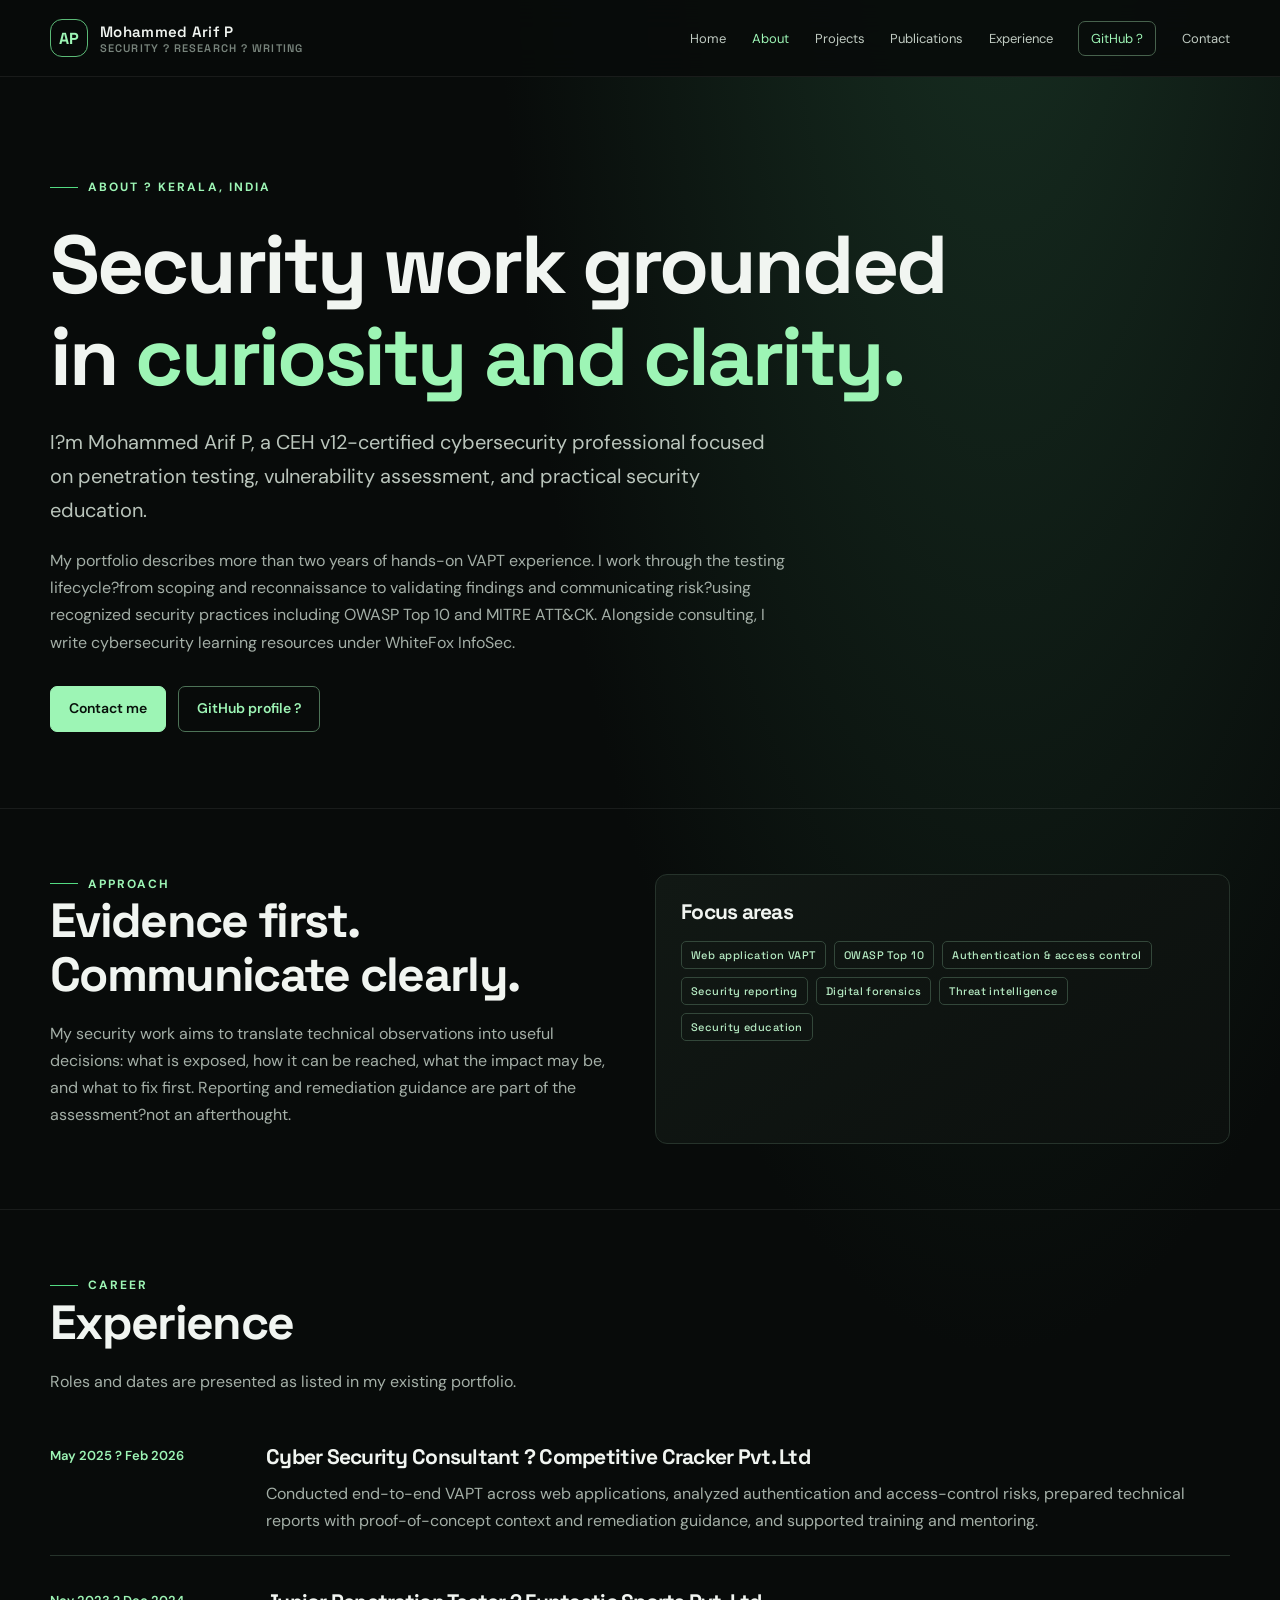
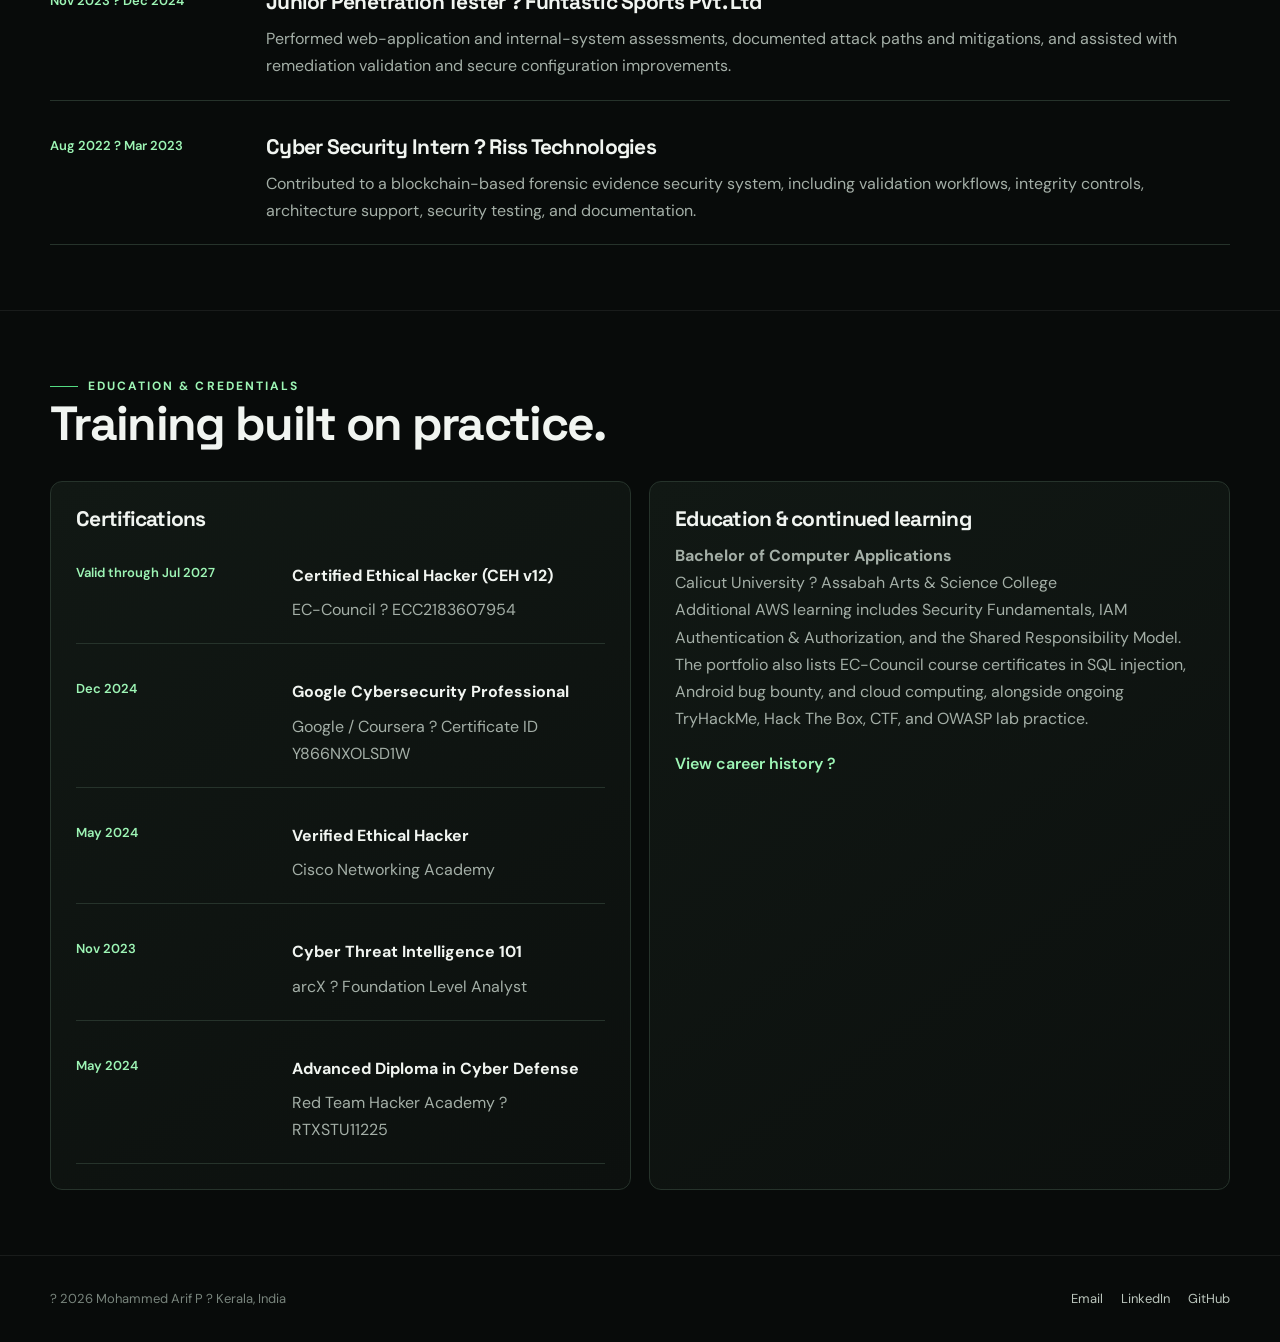
==== about.html @ 57dbaec2 "Redesign portfolio as a multi-page site Add detailed project pages, professional profile and publica" ====
<!doctype html>
<html lang="en"><head><meta charset="utf-8"><meta name="viewport" content="width=device-width, initial-scale=1"><meta name="theme-color" content="#080b0a"><link rel="stylesheet" href="site.css"><script src="site.js" defer></script><title>About | Mohammed Arif P</title><meta name="description" content="Professional background, security experience, focus areas, and contact links for Mohammed Arif P."><link rel="canonical" href="https://mdarifpallath.in/about.html"></head>
<body><header class="site-header"><nav class="nav shell" aria-label="Main navigation"><a class="brand" href="index.html" aria-label="Mohammed Arif P home"><span class="brand-mark">AP</span><span class="brand-name">Mohammed Arif P<span class="brand-role">Security ? Research ? Writing</span></span></a><button class="menu-toggle" type="button" aria-expanded="false" aria-controls="site-menu">Menu</button><ul class="nav-links" id="site-menu"><li><a href="index.html">Home</a></li><li><a href="about.html" aria-current="page">About</a></li><li><a href="projects.html">Projects</a></li><li><a href="publications.html">Publications</a></li><li><a href="index.html#experience">Experience</a></li><li><a href="https://github.com/Kevin00mitnik" class="github" target="_blank" rel="noopener noreferrer">GitHub ?</a></li><li><a href="index.html#contact">Contact</a></li></ul></nav></header>
<main>
<section class="hero shell"><div class="eyebrow">About ? Kerala, India</div><h1>Security work grounded in <span>curiosity and clarity.</span></h1><p class="lede">I?m Mohammed Arif P, a CEH v12-certified cybersecurity professional focused on penetration testing, vulnerability assessment, and practical security education.</p><p class="intro">My portfolio describes more than two years of hands-on VAPT experience. I work through the testing lifecycle?from scoping and reconnaissance to validating findings and communicating risk?using recognized security practices including OWASP Top 10 and MITRE ATT&amp;CK. Alongside consulting, I write cybersecurity learning resources under WhiteFox InfoSec.</p><div class="actions"><a class="button primary" href="mailto:mdarifpallath@gmail.com">Contact me</a><a class="button" href="https://github.com/Kevin00mitnik" target="_blank" rel="noopener noreferrer">GitHub profile ?</a></div></section>
<section class="section"><div class="shell two-col"><div><div class="eyebrow">Approach</div><h2>Evidence first. Communicate clearly.</h2><p class="muted">My security work aims to translate technical observations into useful decisions: what is exposed, how it can be reached, what the impact may be, and what to fix first. Reporting and remediation guidance are part of the assessment?not an afterthought.</p></div><div class="card"><h3>Focus areas</h3><div class="tag-list"><span class="tag">Web application VAPT</span><span class="tag">OWASP Top 10</span><span class="tag">Authentication &amp; access control</span><span class="tag">Security reporting</span><span class="tag">Digital forensics</span><span class="tag">Threat intelligence</span><span class="tag">Security education</span></div></div></div></section>
<section class="section" id="career"><div class="shell"><div class="section-heading"><div class="eyebrow">Career</div><h2>Experience</h2><p>Roles and dates are presented as listed in my existing portfolio.</p></div><div class="timeline">
<article class="timeline-item"><div class="timeline-date">May 2025 ? Feb 2026</div><div><h3>Cyber Security Consultant ? Competitive Cracker Pvt. Ltd</h3><p>Conducted end-to-end VAPT across web applications, analyzed authentication and access-control risks, prepared technical reports with proof-of-concept context and remediation guidance, and supported training and mentoring.</p></div></article>
<article class="timeline-item"><div class="timeline-date">Nov 2023 ? Dec 2024</div><div><h3>Junior Penetration Tester ? Funtastic Sports Pvt. Ltd</h3><p>Performed web-application and internal-system assessments, documented attack paths and mitigations, and assisted with remediation validation and secure configuration improvements.</p></div></article>
<article class="timeline-item"><div class="timeline-date">Aug 2022 ? Mar 2023</div><div><h3>Cyber Security Intern ? Riss Technologies</h3><p>Contributed to a blockchain-based forensic evidence security system, including validation workflows, integrity controls, architecture support, security testing, and documentation.</p></div></article>
</div></div></section>
<section class="section" id="credentials"><div class="shell"><div class="section-heading"><div class="eyebrow">Education &amp; credentials</div><h2>Training built on practice.</h2></div><div class="grid"><article class="card"><h3>Certifications</h3><div class="timeline"><div class="timeline-item"><div class="timeline-date">Valid through Jul 2027</div><div><strong>Certified Ethical Hacker (CEH v12)</strong><p>EC-Council ? ECC2183607954</p></div></div><div class="timeline-item"><div class="timeline-date">Dec 2024</div><div><strong>Google Cybersecurity Professional</strong><p>Google / Coursera ? Certificate ID Y866NXOLSD1W</p></div></div><div class="timeline-item"><div class="timeline-date">May 2024</div><div><strong>Verified Ethical Hacker</strong><p>Cisco Networking Academy</p></div></div><div class="timeline-item"><div class="timeline-date">Nov 2023</div><div><strong>Cyber Threat Intelligence 101</strong><p>arcX ? Foundation Level Analyst</p></div></div><div class="timeline-item"><div class="timeline-date">May 2024</div><div><strong>Advanced Diploma in Cyber Defense</strong><p>Red Team Hacker Academy ? RTXSTU11225</p></div></div></div></article><article class="card"><h3>Education &amp; continued learning</h3><p><strong>Bachelor of Computer Applications</strong><br><span class="muted">Calicut University ? Assabah Arts &amp; Science College</span></p><p class="muted">Additional AWS learning includes Security Fundamentals, IAM Authentication &amp; Authorization, and the Shared Responsibility Model. The portfolio also lists EC-Council course certificates in SQL injection, Android bug bounty, and cloud computing, alongside ongoing TryHackMe, Hack The Box, CTF, and OWASP lab practice.</p><a class="book-link" href="index.html#experience">View career history ?</a></article></div></div></section></main><footer class="site-footer"><div class="shell footer-inner"><span>? 2026 Mohammed Arif P ? Kerala, India</span><div class="footer-links"><a href="mailto:mdarifpallath@gmail.com">Email</a><a href="https://www.linkedin.com/in/md-arif-pallath/" target="_blank" rel="noopener noreferrer">LinkedIn</a><a href="https://github.com/Kevin00mitnik" target="_blank" rel="noopener noreferrer">GitHub</a></div></div></footer></body></html>
---- site.css ----
@import url('https://fonts.googleapis.com/css2?family=DM+Sans:wght@400;500;600;700&family=Space+Grotesk:wght@400;500;600;700&display=swap');
:root{color-scheme:dark;--bg:#080b0a;--panel:#101513;--panel2:#151c18;--line:#26332b;--green:#9df5b5;--green-strong:#53db82;--text:#f1f5f1;--muted:#a4afa7;--soft:#78847c;--max:1180px;font-family:'DM Sans',sans-serif}*{box-sizing:border-box}html{scroll-behavior:smooth}body{margin:0;background:radial-gradient(ellipse at 78% -10%,#183123 0,transparent 36%),var(--bg);color:var(--text);line-height:1.7}a{color:inherit;text-decoration:none}a:hover{color:var(--green)}.shell{width:min(var(--max),calc(100% - 48px));margin-inline:auto}.site-header{position:sticky;top:0;z-index:20;border-bottom:1px solid #ffffff12;background:#080b0aeb;backdrop-filter:blur(16px)}.nav{min-height:76px;display:flex;align-items:center;justify-content:space-between;gap:28px}.brand{display:flex;align-items:center;gap:12px;min-width:max-content}.brand-mark{display:grid;place-items:center;width:38px;height:38px;border:1px solid #5bba77;border-radius:12px;color:var(--green);font:700 16px 'Space Grotesk',sans-serif}.brand-name{font:600 15px 'Space Grotesk',sans-serif;letter-spacing:.02em}.brand-role{display:block;color:var(--soft);font-size:11px;letter-spacing:.1em;text-transform:uppercase}.nav-links{display:flex;align-items:center;gap:clamp(12px,2vw,26px);list-style:none;margin:0;padding:0}.nav-links a{color:#c0cbc2;font-size:13px;white-space:nowrap}.nav-links a:hover,.nav-links a[aria-current=page]{color:var(--green)}.nav-links a.github{border:1px solid #47624d;border-radius:7px;padding:8px 12px;color:var(--green)}.menu-toggle{display:none;border:1px solid var(--line);border-radius:7px;padding:9px 12px;background:transparent;color:var(--text);font:inherit}.hero{padding:100px 0 76px}.eyebrow{display:flex;align-items:center;gap:10px;color:var(--green);font-size:12px;font-weight:700;letter-spacing:.17em;text-transform:uppercase}.eyebrow:before{content:'';height:1px;width:28px;background:var(--green-strong)}h1,h2,h3{font-family:'Space Grotesk',sans-serif;line-height:1.12;letter-spacing:-.035em}h1{font-size:clamp(44px,8vw,82px);max-width:900px;margin:22px 0}h1 span{color:var(--green)}h2{font-size:clamp(30px,5vw,48px);margin:0 0 18px}h3{font-size:21px;margin:0 0 12px}.lede{max-width:730px;color:#bac5bc;font-size:clamp(17px,2vw,20px)}.intro{max-width:740px;color:var(--muted);font-size:16px}.actions{display:flex;flex-wrap:wrap;gap:12px;margin-top:30px}.button{display:inline-flex;align-items:center;justify-content:center;gap:8px;min-height:46px;padding:0 18px;border:1px solid #4d7357;border-radius:7px;color:var(--green);font-size:14px;font-weight:600}.button.primary{background:var(--green);color:#07100a;border-color:var(--green)}.button:hover{transform:translateY(-1px);color:var(--text)}.button.primary:hover{color:#07100a;background:#b9ffd0}.section{padding:65px 0;border-top:1px solid #ffffff12}.section-heading{max-width:720px;margin-bottom:30px}.section-heading p,.muted{color:var(--muted)}.grid{display:grid;grid-template-columns:repeat(2,minmax(0,1fr));gap:18px}.card{padding:25px;border:1px solid var(--line);border-radius:12px;background:linear-gradient(145deg,#111814,#0c100e)}.card p{color:var(--muted);margin:0}.card-top{display:flex;justify-content:space-between;gap:16px;align-items:start;margin-bottom:18px}.number,.tag{color:var(--green);font:500 11px 'Space Grotesk',sans-serif;letter-spacing:.12em;text-transform:uppercase}.tag-list{display:flex;flex-wrap:wrap;gap:8px;margin-top:18px}.tag{padding:6px 9px;border:1px solid #33473a;border-radius:5px;color:#b5eac2;letter-spacing:.04em;text-transform:none}.project-detail{margin-top:16px;padding-top:16px;border-top:1px solid var(--line)}.project-detail strong{color:#dfe8e0}.project-detail p+p{margin-top:12px}.timeline{display:grid;gap:14px}.timeline-item{display:grid;grid-template-columns:190px 1fr;gap:26px;padding:20px 0;border-bottom:1px solid var(--line)}.timeline-date{color:var(--green);font-size:13px;font-weight:600}.timeline-item p{margin:7px 0 0;color:var(--muted)}.book-index{color:var(--green);font:500 12px 'Space Grotesk',sans-serif;letter-spacing:.1em}.book-link{display:inline-block;margin-top:18px;color:var(--green);font-weight:600}.two-col{display:grid;grid-template-columns:1fr 1fr;gap:30px}.callout{padding:30px;border:1px solid #3c5a44;border-radius:12px;background:linear-gradient(120deg,#14231a,#101512)}.callout p{color:var(--muted)}.site-footer{padding:32px 0;border-top:1px solid #ffffff12;color:var(--soft);font-size:13px}.footer-inner{display:flex;justify-content:space-between;align-items:center;gap:20px}.footer-links{display:flex;flex-wrap:wrap;gap:18px}.footer-links a{color:#bac5bc}.footer-links a:hover{color:var(--green)}@media(max-width:900px){.nav{min-height:68px}.menu-toggle{display:block}.nav-links{display:none;position:absolute;top:68px;left:0;right:0;flex-direction:column;align-items:stretch;gap:0;padding:12px 24px 18px;border-bottom:1px solid var(--line);background:#080b0a}.nav-links.open{display:flex}.nav-links li{padding:11px 0;border-bottom:1px solid #ffffff10}.nav-links li:last-child{border:0}.nav-links a.github{display:inline-block}.hero{padding-top:76px}}@media(max-width:680px){.shell{width:min(var(--max),calc(100% - 36px))}.grid,.two-col{grid-template-columns:1fr}.hero{padding:68px 0 55px}.section{padding:48px 0}.timeline-item{grid-template-columns:1fr;gap:5px}.footer-inner{align-items:flex-start;flex-direction:column}}@media(prefers-reduced-motion:reduce){html{scroll-behavior:auto}*,*:before,*:after{animation-duration:.01ms!important;transition-duration:.01ms!important}}
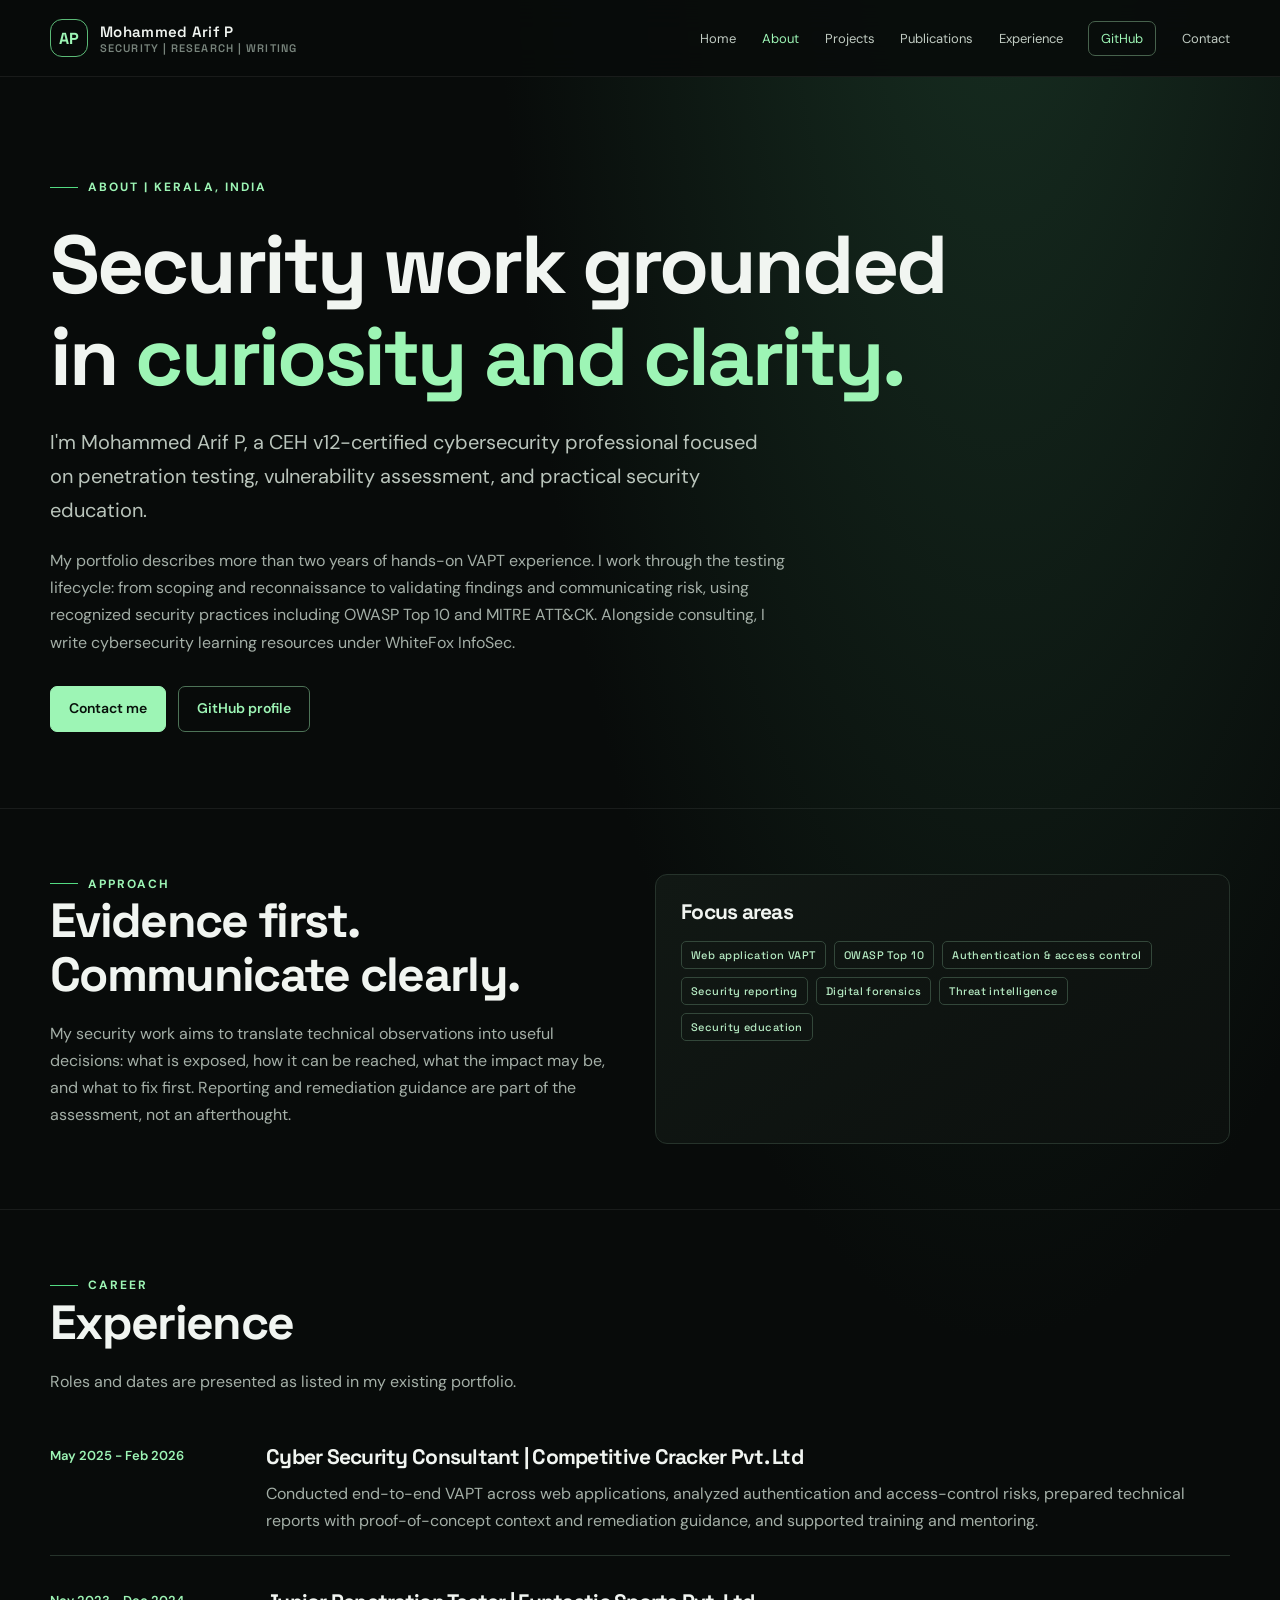
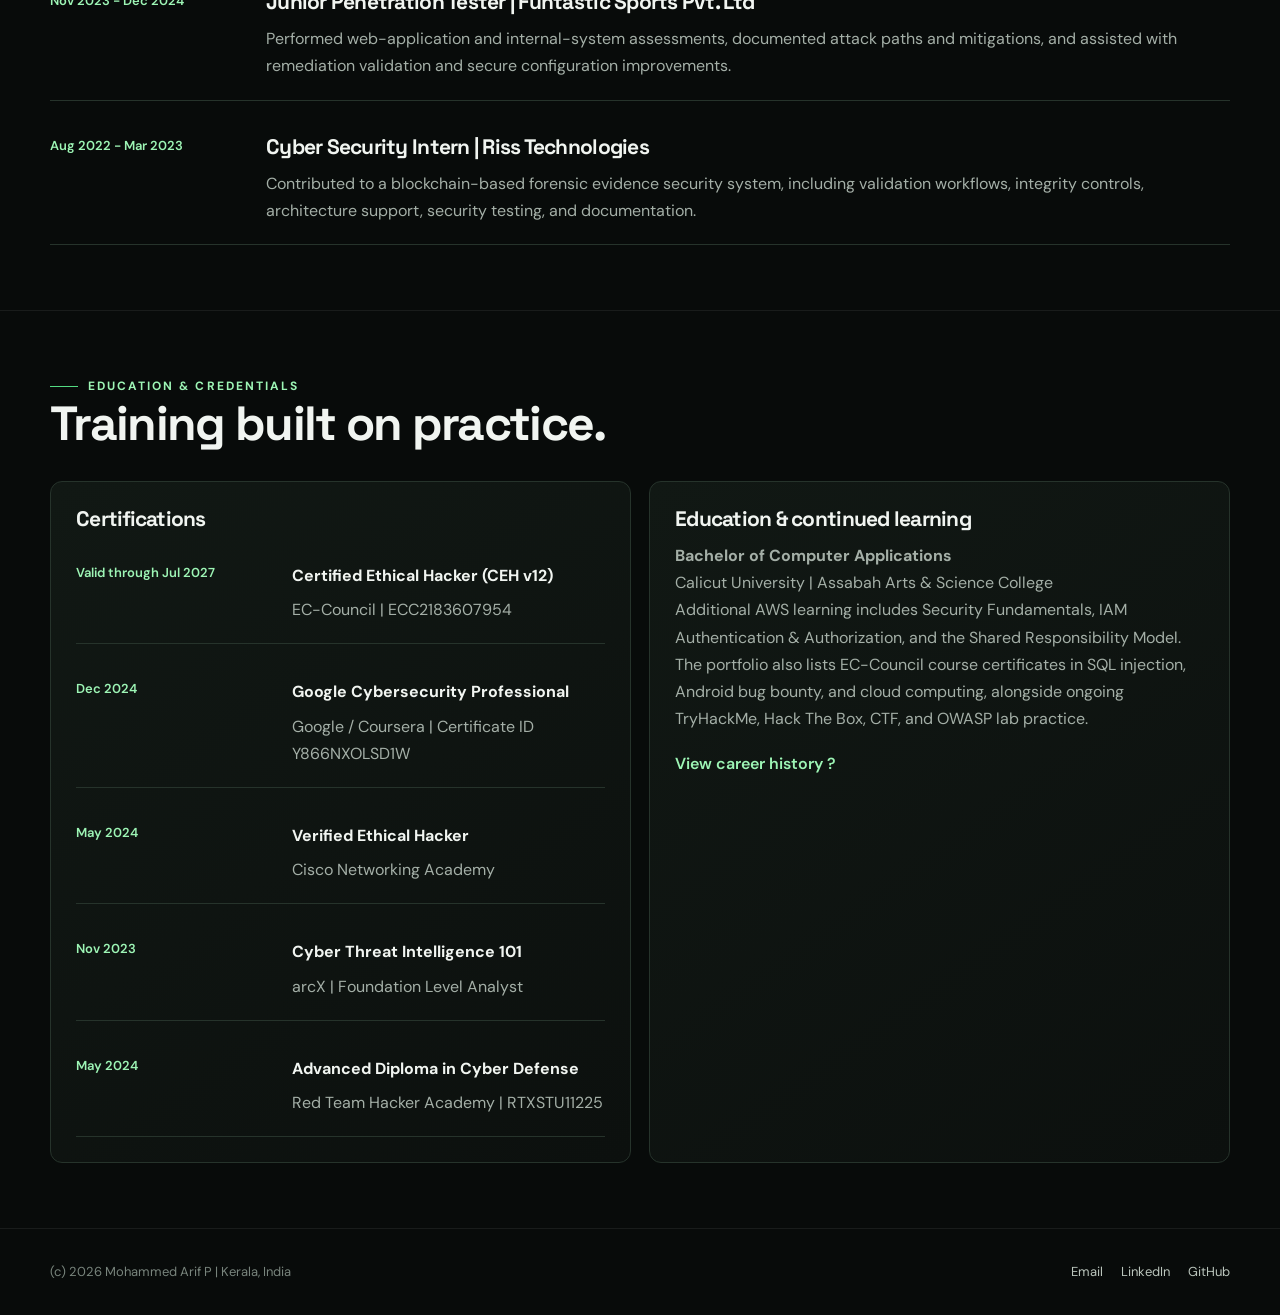
==== commit fb8b4d4e: "Fix punctuation in portfolio pages Replace garbled punctuation with readable ASCII separators and co" ====
--- a/about.html
+++ b/about.html
@@ -1,12 +1,12 @@
 <!doctype html>
 <html lang="en"><head><meta charset="utf-8"><meta name="viewport" content="width=device-width, initial-scale=1"><meta name="theme-color" content="#080b0a"><link rel="stylesheet" href="site.css"><script src="site.js" defer></script><title>About | Mohammed Arif P</title><meta name="description" content="Professional background, security experience, focus areas, and contact links for Mohammed Arif P."><link rel="canonical" href="https://mdarifpallath.in/about.html"></head>
-<body><header class="site-header"><nav class="nav shell" aria-label="Main navigation"><a class="brand" href="index.html" aria-label="Mohammed Arif P home"><span class="brand-mark">AP</span><span class="brand-name">Mohammed Arif P<span class="brand-role">Security ? Research ? Writing</span></span></a><button class="menu-toggle" type="button" aria-expanded="false" aria-controls="site-menu">Menu</button><ul class="nav-links" id="site-menu"><li><a href="index.html">Home</a></li><li><a href="about.html" aria-current="page">About</a></li><li><a href="projects.html">Projects</a></li><li><a href="publications.html">Publications</a></li><li><a href="index.html#experience">Experience</a></li><li><a href="https://github.com/Kevin00mitnik" class="github" target="_blank" rel="noopener noreferrer">GitHub ?</a></li><li><a href="index.html#contact">Contact</a></li></ul></nav></header>
+<body><header class="site-header"><nav class="nav shell" aria-label="Main navigation"><a class="brand" href="index.html" aria-label="Mohammed Arif P home"><span class="brand-mark">AP</span><span class="brand-name">Mohammed Arif P<span class="brand-role">Security | Research | Writing</span></span></a><button class="menu-toggle" type="button" aria-expanded="false" aria-controls="site-menu">Menu</button><ul class="nav-links" id="site-menu"><li><a href="index.html">Home</a></li><li><a href="about.html" aria-current="page">About</a></li><li><a href="projects.html">Projects</a></li><li><a href="publications.html">Publications</a></li><li><a href="index.html#experience">Experience</a></li><li><a href="https://github.com/Kevin00mitnik" class="github" target="_blank" rel="noopener noreferrer">GitHub</a></li><li><a href="index.html#contact">Contact</a></li></ul></nav></header>
 <main>
-<section class="hero shell"><div class="eyebrow">About ? Kerala, India</div><h1>Security work grounded in <span>curiosity and clarity.</span></h1><p class="lede">I?m Mohammed Arif P, a CEH v12-certified cybersecurity professional focused on penetration testing, vulnerability assessment, and practical security education.</p><p class="intro">My portfolio describes more than two years of hands-on VAPT experience. I work through the testing lifecycle?from scoping and reconnaissance to validating findings and communicating risk?using recognized security practices including OWASP Top 10 and MITRE ATT&amp;CK. Alongside consulting, I write cybersecurity learning resources under WhiteFox InfoSec.</p><div class="actions"><a class="button primary" href="mailto:mdarifpallath@gmail.com">Contact me</a><a class="button" href="https://github.com/Kevin00mitnik" target="_blank" rel="noopener noreferrer">GitHub profile ?</a></div></section>
-<section class="section"><div class="shell two-col"><div><div class="eyebrow">Approach</div><h2>Evidence first. Communicate clearly.</h2><p class="muted">My security work aims to translate technical observations into useful decisions: what is exposed, how it can be reached, what the impact may be, and what to fix first. Reporting and remediation guidance are part of the assessment?not an afterthought.</p></div><div class="card"><h3>Focus areas</h3><div class="tag-list"><span class="tag">Web application VAPT</span><span class="tag">OWASP Top 10</span><span class="tag">Authentication &amp; access control</span><span class="tag">Security reporting</span><span class="tag">Digital forensics</span><span class="tag">Threat intelligence</span><span class="tag">Security education</span></div></div></div></section>
+<section class="hero shell"><div class="eyebrow">About | Kerala, India</div><h1>Security work grounded in <span>curiosity and clarity.</span></h1><p class="lede">I'm Mohammed Arif P, a CEH v12-certified cybersecurity professional focused on penetration testing, vulnerability assessment, and practical security education.</p><p class="intro">My portfolio describes more than two years of hands-on VAPT experience. I work through the testing lifecycle: from scoping and reconnaissance to validating findings and communicating risk, using recognized security practices including OWASP Top 10 and MITRE ATT&amp;CK. Alongside consulting, I write cybersecurity learning resources under WhiteFox InfoSec.</p><div class="actions"><a class="button primary" href="mailto:mdarifpallath@gmail.com">Contact me</a><a class="button" href="https://github.com/Kevin00mitnik" target="_blank" rel="noopener noreferrer">GitHub profile</a></div></section>
+<section class="section"><div class="shell two-col"><div><div class="eyebrow">Approach</div><h2>Evidence first. Communicate clearly.</h2><p class="muted">My security work aims to translate technical observations into useful decisions: what is exposed, how it can be reached, what the impact may be, and what to fix first. Reporting and remediation guidance are part of the assessment, not an afterthought.</p></div><div class="card"><h3>Focus areas</h3><div class="tag-list"><span class="tag">Web application VAPT</span><span class="tag">OWASP Top 10</span><span class="tag">Authentication &amp; access control</span><span class="tag">Security reporting</span><span class="tag">Digital forensics</span><span class="tag">Threat intelligence</span><span class="tag">Security education</span></div></div></div></section>
 <section class="section" id="career"><div class="shell"><div class="section-heading"><div class="eyebrow">Career</div><h2>Experience</h2><p>Roles and dates are presented as listed in my existing portfolio.</p></div><div class="timeline">
-<article class="timeline-item"><div class="timeline-date">May 2025 ? Feb 2026</div><div><h3>Cyber Security Consultant ? Competitive Cracker Pvt. Ltd</h3><p>Conducted end-to-end VAPT across web applications, analyzed authentication and access-control risks, prepared technical reports with proof-of-concept context and remediation guidance, and supported training and mentoring.</p></div></article>
-<article class="timeline-item"><div class="timeline-date">Nov 2023 ? Dec 2024</div><div><h3>Junior Penetration Tester ? Funtastic Sports Pvt. Ltd</h3><p>Performed web-application and internal-system assessments, documented attack paths and mitigations, and assisted with remediation validation and secure configuration improvements.</p></div></article>
-<article class="timeline-item"><div class="timeline-date">Aug 2022 ? Mar 2023</div><div><h3>Cyber Security Intern ? Riss Technologies</h3><p>Contributed to a blockchain-based forensic evidence security system, including validation workflows, integrity controls, architecture support, security testing, and documentation.</p></div></article>
+<article class="timeline-item"><div class="timeline-date">May 2025 - Feb 2026</div><div><h3>Cyber Security Consultant | Competitive Cracker Pvt. Ltd</h3><p>Conducted end-to-end VAPT across web applications, analyzed authentication and access-control risks, prepared technical reports with proof-of-concept context and remediation guidance, and supported training and mentoring.</p></div></article>
+<article class="timeline-item"><div class="timeline-date">Nov 2023 - Dec 2024</div><div><h3>Junior Penetration Tester | Funtastic Sports Pvt. Ltd</h3><p>Performed web-application and internal-system assessments, documented attack paths and mitigations, and assisted with remediation validation and secure configuration improvements.</p></div></article>
+<article class="timeline-item"><div class="timeline-date">Aug 2022 - Mar 2023</div><div><h3>Cyber Security Intern | Riss Technologies</h3><p>Contributed to a blockchain-based forensic evidence security system, including validation workflows, integrity controls, architecture support, security testing, and documentation.</p></div></article>
 </div></div></section>
-<section class="section" id="credentials"><div class="shell"><div class="section-heading"><div class="eyebrow">Education &amp; credentials</div><h2>Training built on practice.</h2></div><div class="grid"><article class="card"><h3>Certifications</h3><div class="timeline"><div class="timeline-item"><div class="timeline-date">Valid through Jul 2027</div><div><strong>Certified Ethical Hacker (CEH v12)</strong><p>EC-Council ? ECC2183607954</p></div></div><div class="timeline-item"><div class="timeline-date">Dec 2024</div><div><strong>Google Cybersecurity Professional</strong><p>Google / Coursera ? Certificate ID Y866NXOLSD1W</p></div></div><div class="timeline-item"><div class="timeline-date">May 2024</div><div><strong>Verified Ethical Hacker</strong><p>Cisco Networking Academy</p></div></div><div class="timeline-item"><div class="timeline-date">Nov 2023</div><div><strong>Cyber Threat Intelligence 101</strong><p>arcX ? Foundation Level Analyst</p></div></div><div class="timeline-item"><div class="timeline-date">May 2024</div><div><strong>Advanced Diploma in Cyber Defense</strong><p>Red Team Hacker Academy ? RTXSTU11225</p></div></div></div></article><article class="card"><h3>Education &amp; continued learning</h3><p><strong>Bachelor of Computer Applications</strong><br><span class="muted">Calicut University ? Assabah Arts &amp; Science College</span></p><p class="muted">Additional AWS learning includes Security Fundamentals, IAM Authentication &amp; Authorization, and the Shared Responsibility Model. The portfolio also lists EC-Council course certificates in SQL injection, Android bug bounty, and cloud computing, alongside ongoing TryHackMe, Hack The Box, CTF, and OWASP lab practice.</p><a class="book-link" href="index.html#experience">View career history ?</a></article></div></div></section></main><footer class="site-footer"><div class="shell footer-inner"><span>? 2026 Mohammed Arif P ? Kerala, India</span><div class="footer-links"><a href="mailto:mdarifpallath@gmail.com">Email</a><a href="https://www.linkedin.com/in/md-arif-pallath/" target="_blank" rel="noopener noreferrer">LinkedIn</a><a href="https://github.com/Kevin00mitnik" target="_blank" rel="noopener noreferrer">GitHub</a></div></div></footer></body></html>+<section class="section" id="credentials"><div class="shell"><div class="section-heading"><div class="eyebrow">Education &amp; credentials</div><h2>Training built on practice.</h2></div><div class="grid"><article class="card"><h3>Certifications</h3><div class="timeline"><div class="timeline-item"><div class="timeline-date">Valid through Jul 2027</div><div><strong>Certified Ethical Hacker (CEH v12)</strong><p>EC-Council | ECC2183607954</p></div></div><div class="timeline-item"><div class="timeline-date">Dec 2024</div><div><strong>Google Cybersecurity Professional</strong><p>Google / Coursera | Certificate ID Y866NXOLSD1W</p></div></div><div class="timeline-item"><div class="timeline-date">May 2024</div><div><strong>Verified Ethical Hacker</strong><p>Cisco Networking Academy</p></div></div><div class="timeline-item"><div class="timeline-date">Nov 2023</div><div><strong>Cyber Threat Intelligence 101</strong><p>arcX | Foundation Level Analyst</p></div></div><div class="timeline-item"><div class="timeline-date">May 2024</div><div><strong>Advanced Diploma in Cyber Defense</strong><p>Red Team Hacker Academy | RTXSTU11225</p></div></div></div></article><article class="card"><h3>Education &amp; continued learning</h3><p><strong>Bachelor of Computer Applications</strong><br><span class="muted">Calicut University | Assabah Arts &amp; Science College</span></p><p class="muted">Additional AWS learning includes Security Fundamentals, IAM Authentication &amp; Authorization, and the Shared Responsibility Model. The portfolio also lists EC-Council course certificates in SQL injection, Android bug bounty, and cloud computing, alongside ongoing TryHackMe, Hack The Box, CTF, and OWASP lab practice.</p><a class="book-link" href="index.html#experience">View career history ?</a></article></div></div></section></main><footer class="site-footer"><div class="shell footer-inner"><span>(c) 2026 Mohammed Arif P | Kerala, India</span><div class="footer-links"><a href="mailto:mdarifpallath@gmail.com">Email</a><a href="https://www.linkedin.com/in/md-arif-pallath/" target="_blank" rel="noopener noreferrer">LinkedIn</a><a href="https://github.com/Kevin00mitnik" target="_blank" rel="noopener noreferrer">GitHub</a></div></div></footer></body></html>
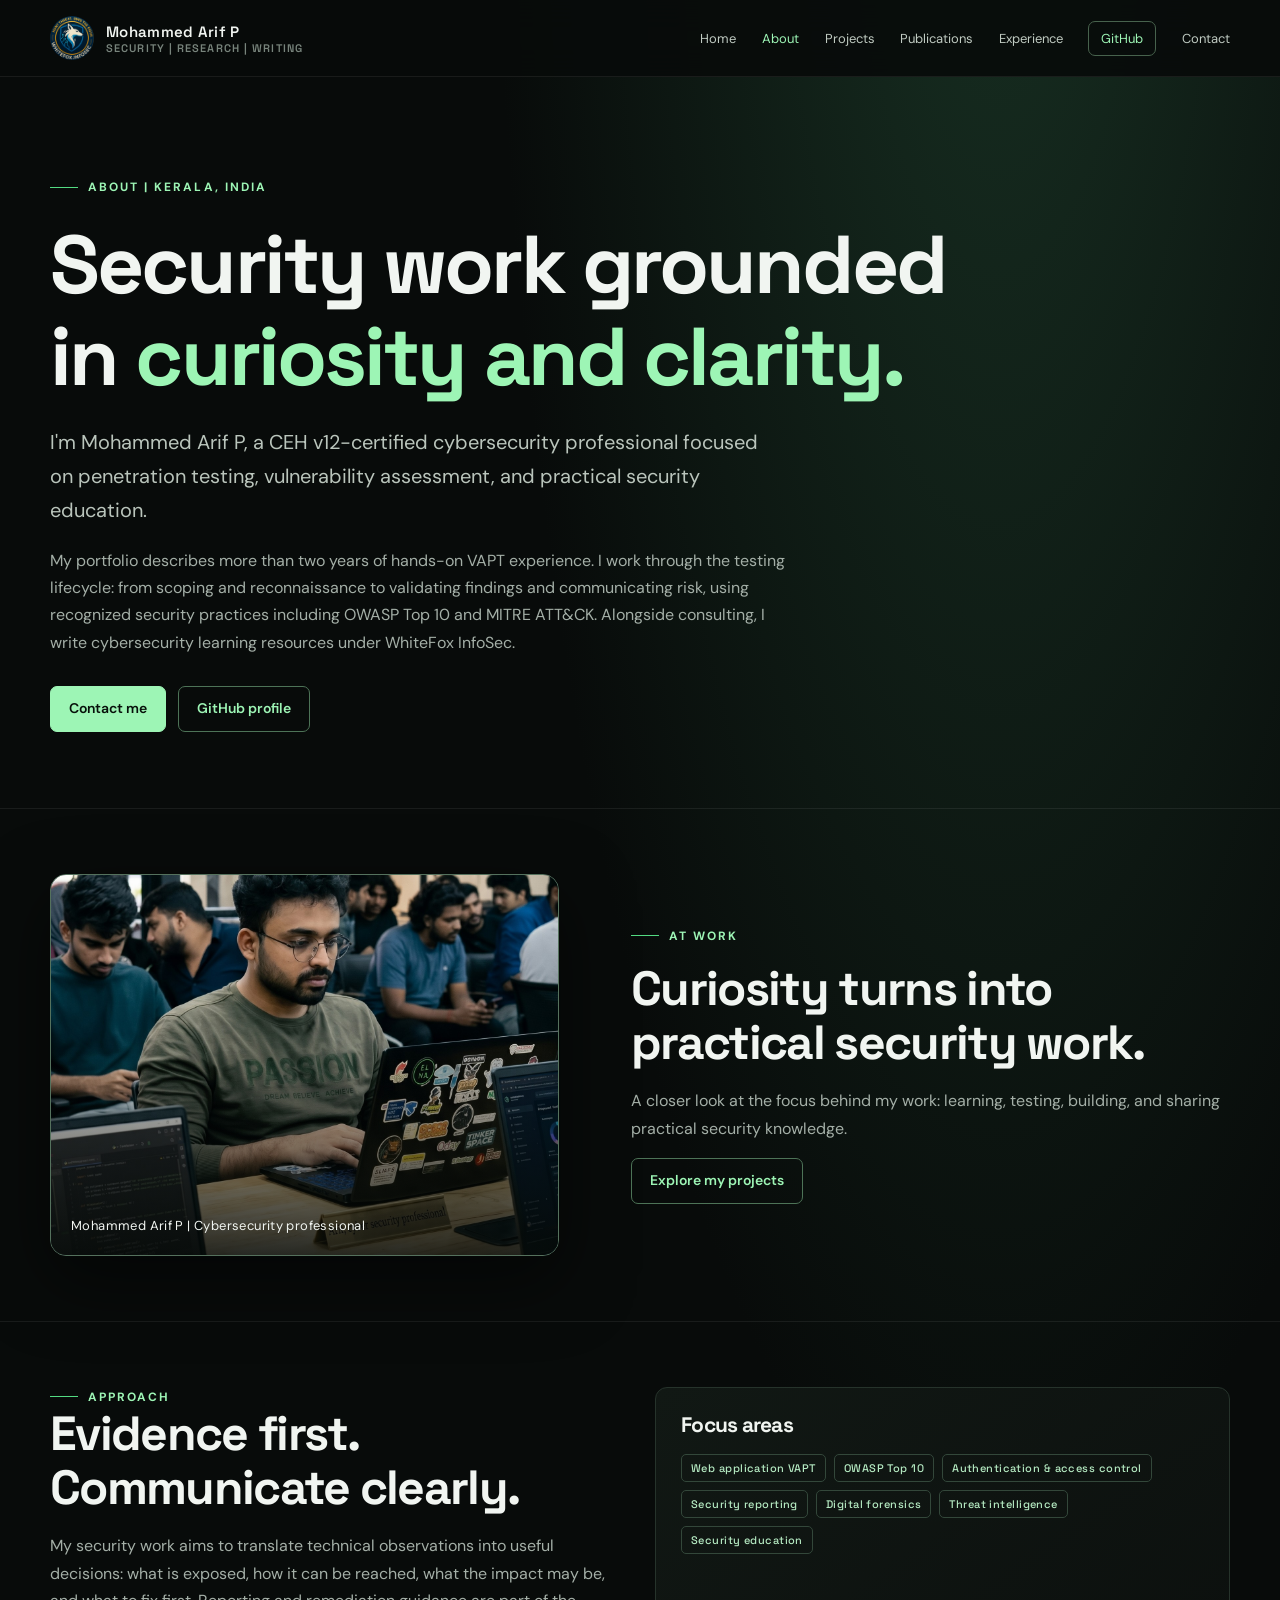
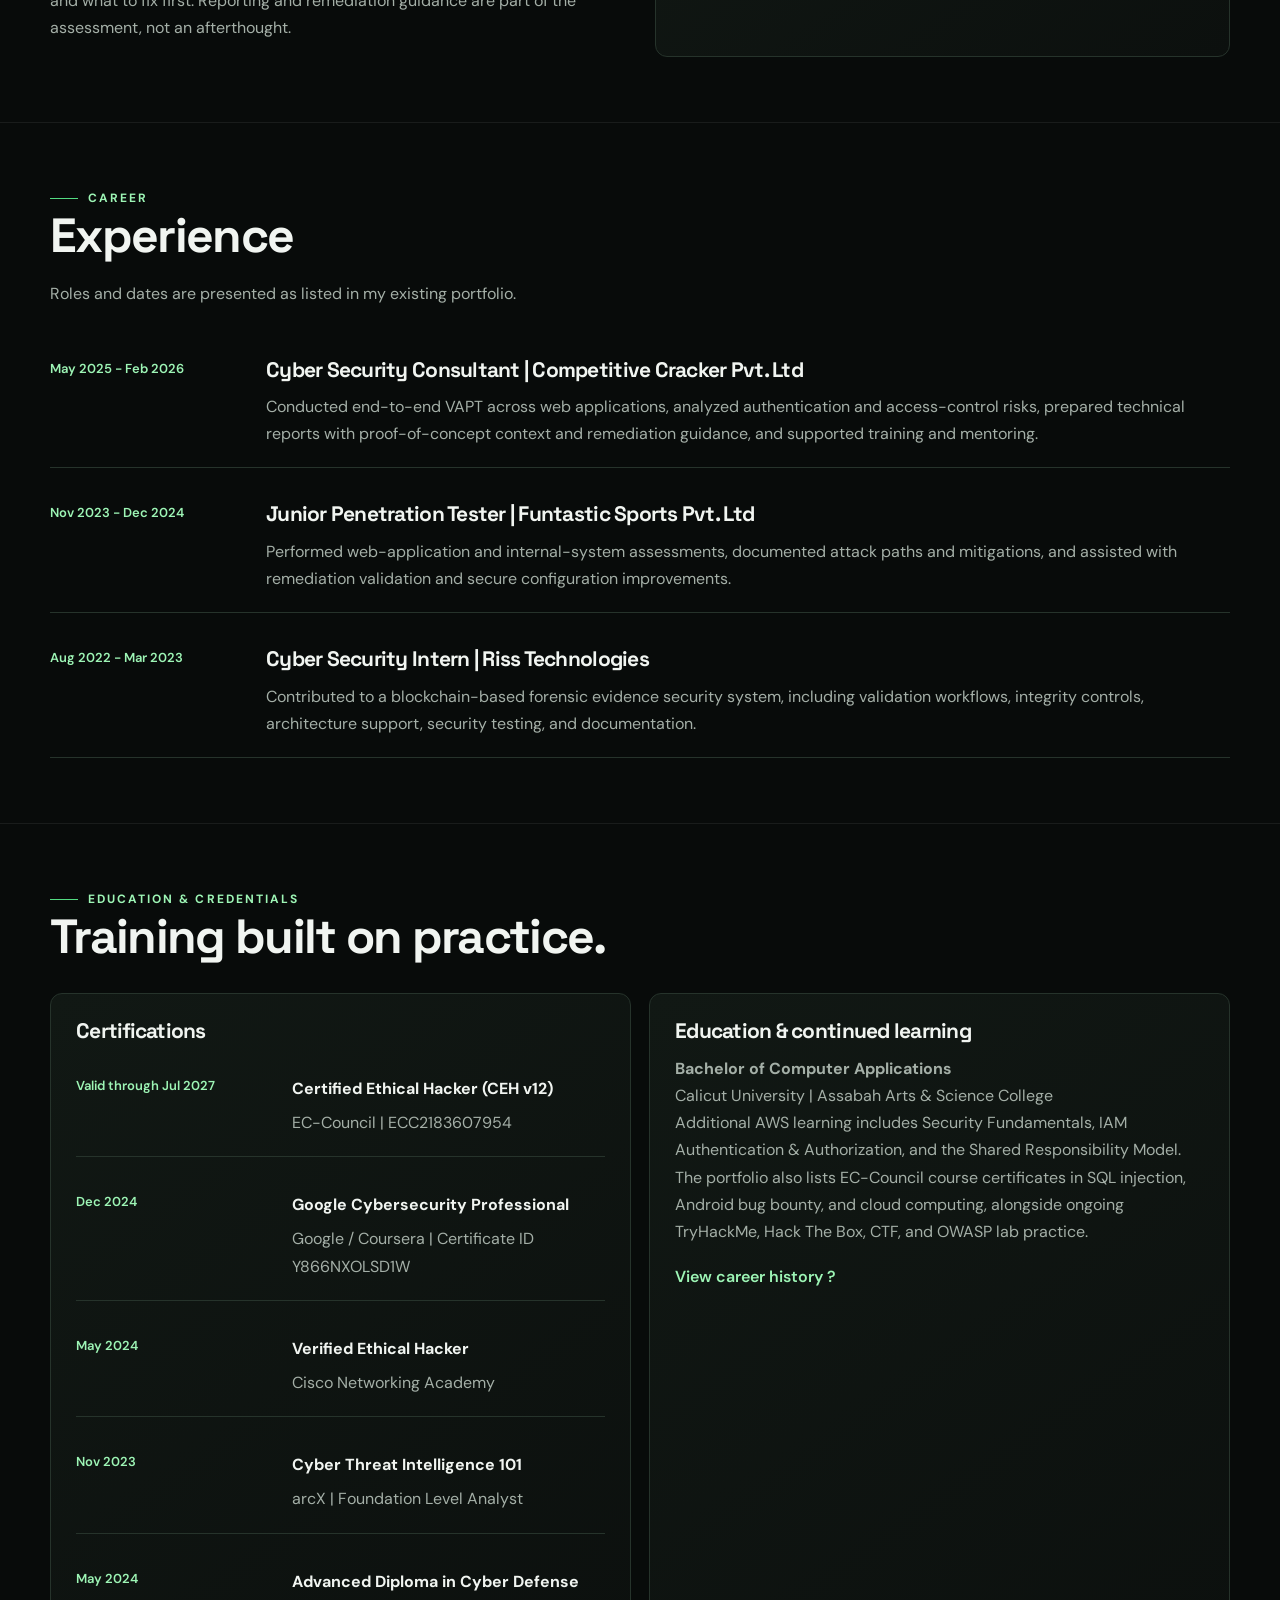
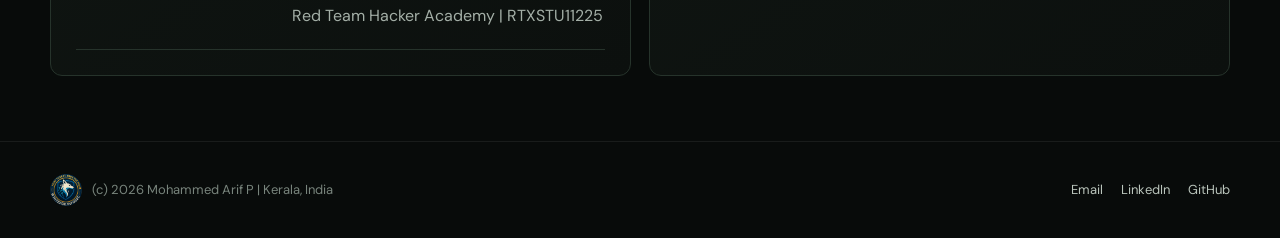
==== commit 984242ce: "Add portfolio photography and brand logo Use the supplied WhiteFox logo across site navigation and f" ====
--- a/about.html
+++ b/about.html
@@ -1,12 +1,13 @@
 <!doctype html>
 <html lang="en"><head><meta charset="utf-8"><meta name="viewport" content="width=device-width, initial-scale=1"><meta name="theme-color" content="#080b0a"><link rel="stylesheet" href="site.css"><script src="site.js" defer></script><title>About | Mohammed Arif P</title><meta name="description" content="Professional background, security experience, focus areas, and contact links for Mohammed Arif P."><link rel="canonical" href="https://mdarifpallath.in/about.html"></head>
-<body><header class="site-header"><nav class="nav shell" aria-label="Main navigation"><a class="brand" href="index.html" aria-label="Mohammed Arif P home"><span class="brand-mark">AP</span><span class="brand-name">Mohammed Arif P<span class="brand-role">Security | Research | Writing</span></span></a><button class="menu-toggle" type="button" aria-expanded="false" aria-controls="site-menu">Menu</button><ul class="nav-links" id="site-menu"><li><a href="index.html">Home</a></li><li><a href="about.html" aria-current="page">About</a></li><li><a href="projects.html">Projects</a></li><li><a href="publications.html">Publications</a></li><li><a href="index.html#experience">Experience</a></li><li><a href="https://github.com/Kevin00mitnik" class="github" target="_blank" rel="noopener noreferrer">GitHub</a></li><li><a href="index.html#contact">Contact</a></li></ul></nav></header>
+<body><header class="site-header"><nav class="nav shell" aria-label="Main navigation"><a class="brand" href="index.html" aria-label="Mohammed Arif P home"><img class="brand-logo" src="assets/whitefox-infosec-logo.png" alt="WhiteFox InfoSec logo" width="44" height="44"><span class="brand-name">Mohammed Arif P<span class="brand-role">Security | Research | Writing</span></span></a><button class="menu-toggle" type="button" aria-expanded="false" aria-controls="site-menu">Menu</button><ul class="nav-links" id="site-menu"><li><a href="index.html">Home</a></li><li><a href="about.html" aria-current="page">About</a></li><li><a href="projects.html">Projects</a></li><li><a href="publications.html">Publications</a></li><li><a href="index.html#experience">Experience</a></li><li><a href="https://github.com/Kevin00mitnik" class="github" target="_blank" rel="noopener noreferrer">GitHub</a></li><li><a href="index.html#contact">Contact</a></li></ul></nav></header>
 <main>
 <section class="hero shell"><div class="eyebrow">About | Kerala, India</div><h1>Security work grounded in <span>curiosity and clarity.</span></h1><p class="lede">I'm Mohammed Arif P, a CEH v12-certified cybersecurity professional focused on penetration testing, vulnerability assessment, and practical security education.</p><p class="intro">My portfolio describes more than two years of hands-on VAPT experience. I work through the testing lifecycle: from scoping and reconnaissance to validating findings and communicating risk, using recognized security practices including OWASP Top 10 and MITRE ATT&amp;CK. Alongside consulting, I write cybersecurity learning resources under WhiteFox InfoSec.</p><div class="actions"><a class="button primary" href="mailto:mdarifpallath@gmail.com">Contact me</a><a class="button" href="https://github.com/Kevin00mitnik" target="_blank" rel="noopener noreferrer">GitHub profile</a></div></section>
+<section class="section"><div class="shell photo-story"><figure class="about-photo"><img src="assets/arif-at-work.jpg" alt="Mohammed Arif at work in a cybersecurity workspace" width="1536" height="2048" loading="lazy"><figcaption>Mohammed Arif P | Cybersecurity professional</figcaption></figure><div><div class="eyebrow">At work</div><h2>Curiosity turns into practical security work.</h2><p class="muted">A closer look at the focus behind my work: learning, testing, building, and sharing practical security knowledge.</p><a class="button" href="projects.html">Explore my projects</a></div></div></section>
 <section class="section"><div class="shell two-col"><div><div class="eyebrow">Approach</div><h2>Evidence first. Communicate clearly.</h2><p class="muted">My security work aims to translate technical observations into useful decisions: what is exposed, how it can be reached, what the impact may be, and what to fix first. Reporting and remediation guidance are part of the assessment, not an afterthought.</p></div><div class="card"><h3>Focus areas</h3><div class="tag-list"><span class="tag">Web application VAPT</span><span class="tag">OWASP Top 10</span><span class="tag">Authentication &amp; access control</span><span class="tag">Security reporting</span><span class="tag">Digital forensics</span><span class="tag">Threat intelligence</span><span class="tag">Security education</span></div></div></div></section>
 <section class="section" id="career"><div class="shell"><div class="section-heading"><div class="eyebrow">Career</div><h2>Experience</h2><p>Roles and dates are presented as listed in my existing portfolio.</p></div><div class="timeline">
 <article class="timeline-item"><div class="timeline-date">May 2025 - Feb 2026</div><div><h3>Cyber Security Consultant | Competitive Cracker Pvt. Ltd</h3><p>Conducted end-to-end VAPT across web applications, analyzed authentication and access-control risks, prepared technical reports with proof-of-concept context and remediation guidance, and supported training and mentoring.</p></div></article>
 <article class="timeline-item"><div class="timeline-date">Nov 2023 - Dec 2024</div><div><h3>Junior Penetration Tester | Funtastic Sports Pvt. Ltd</h3><p>Performed web-application and internal-system assessments, documented attack paths and mitigations, and assisted with remediation validation and secure configuration improvements.</p></div></article>
 <article class="timeline-item"><div class="timeline-date">Aug 2022 - Mar 2023</div><div><h3>Cyber Security Intern | Riss Technologies</h3><p>Contributed to a blockchain-based forensic evidence security system, including validation workflows, integrity controls, architecture support, security testing, and documentation.</p></div></article>
 </div></div></section>
-<section class="section" id="credentials"><div class="shell"><div class="section-heading"><div class="eyebrow">Education &amp; credentials</div><h2>Training built on practice.</h2></div><div class="grid"><article class="card"><h3>Certifications</h3><div class="timeline"><div class="timeline-item"><div class="timeline-date">Valid through Jul 2027</div><div><strong>Certified Ethical Hacker (CEH v12)</strong><p>EC-Council | ECC2183607954</p></div></div><div class="timeline-item"><div class="timeline-date">Dec 2024</div><div><strong>Google Cybersecurity Professional</strong><p>Google / Coursera | Certificate ID Y866NXOLSD1W</p></div></div><div class="timeline-item"><div class="timeline-date">May 2024</div><div><strong>Verified Ethical Hacker</strong><p>Cisco Networking Academy</p></div></div><div class="timeline-item"><div class="timeline-date">Nov 2023</div><div><strong>Cyber Threat Intelligence 101</strong><p>arcX | Foundation Level Analyst</p></div></div><div class="timeline-item"><div class="timeline-date">May 2024</div><div><strong>Advanced Diploma in Cyber Defense</strong><p>Red Team Hacker Academy | RTXSTU11225</p></div></div></div></article><article class="card"><h3>Education &amp; continued learning</h3><p><strong>Bachelor of Computer Applications</strong><br><span class="muted">Calicut University | Assabah Arts &amp; Science College</span></p><p class="muted">Additional AWS learning includes Security Fundamentals, IAM Authentication &amp; Authorization, and the Shared Responsibility Model. The portfolio also lists EC-Council course certificates in SQL injection, Android bug bounty, and cloud computing, alongside ongoing TryHackMe, Hack The Box, CTF, and OWASP lab practice.</p><a class="book-link" href="index.html#experience">View career history ?</a></article></div></div></section></main><footer class="site-footer"><div class="shell footer-inner"><span>(c) 2026 Mohammed Arif P | Kerala, India</span><div class="footer-links"><a href="mailto:mdarifpallath@gmail.com">Email</a><a href="https://www.linkedin.com/in/md-arif-pallath/" target="_blank" rel="noopener noreferrer">LinkedIn</a><a href="https://github.com/Kevin00mitnik" target="_blank" rel="noopener noreferrer">GitHub</a></div></div></footer></body></html>+<section class="section" id="credentials"><div class="shell"><div class="section-heading"><div class="eyebrow">Education &amp; credentials</div><h2>Training built on practice.</h2></div><div class="grid"><article class="card"><h3>Certifications</h3><div class="timeline"><div class="timeline-item"><div class="timeline-date">Valid through Jul 2027</div><div><strong>Certified Ethical Hacker (CEH v12)</strong><p>EC-Council | ECC2183607954</p></div></div><div class="timeline-item"><div class="timeline-date">Dec 2024</div><div><strong>Google Cybersecurity Professional</strong><p>Google / Coursera | Certificate ID Y866NXOLSD1W</p></div></div><div class="timeline-item"><div class="timeline-date">May 2024</div><div><strong>Verified Ethical Hacker</strong><p>Cisco Networking Academy</p></div></div><div class="timeline-item"><div class="timeline-date">Nov 2023</div><div><strong>Cyber Threat Intelligence 101</strong><p>arcX | Foundation Level Analyst</p></div></div><div class="timeline-item"><div class="timeline-date">May 2024</div><div><strong>Advanced Diploma in Cyber Defense</strong><p>Red Team Hacker Academy | RTXSTU11225</p></div></div></div></article><article class="card"><h3>Education &amp; continued learning</h3><p><strong>Bachelor of Computer Applications</strong><br><span class="muted">Calicut University | Assabah Arts &amp; Science College</span></p><p class="muted">Additional AWS learning includes Security Fundamentals, IAM Authentication &amp; Authorization, and the Shared Responsibility Model. The portfolio also lists EC-Council course certificates in SQL injection, Android bug bounty, and cloud computing, alongside ongoing TryHackMe, Hack The Box, CTF, and OWASP lab practice.</p><a class="book-link" href="index.html#experience">View career history ?</a></article></div></div></section></main><footer class="site-footer"><div class="shell footer-inner"><span class="footer-brand"><img src="assets/whitefox-infosec-logo.png" alt="" width="32" height="32"><span>(c) 2026 Mohammed Arif P | Kerala, India</span></span><div class="footer-links"><a href="mailto:mdarifpallath@gmail.com">Email</a><a href="https://www.linkedin.com/in/md-arif-pallath/" target="_blank" rel="noopener noreferrer">LinkedIn</a><a href="https://github.com/Kevin00mitnik" target="_blank" rel="noopener noreferrer">GitHub</a></div></div></footer></body></html>
--- a/site.css
+++ b/site.css
@@ -1,2 +1,4 @@
 @import url('https://fonts.googleapis.com/css2?family=DM+Sans:wght@400;500;600;700&family=Space+Grotesk:wght@400;500;600;700&display=swap');
 :root{color-scheme:dark;--bg:#080b0a;--panel:#101513;--panel2:#151c18;--line:#26332b;--green:#9df5b5;--green-strong:#53db82;--text:#f1f5f1;--muted:#a4afa7;--soft:#78847c;--max:1180px;font-family:'DM Sans',sans-serif}*{box-sizing:border-box}html{scroll-behavior:smooth}body{margin:0;background:radial-gradient(ellipse at 78% -10%,#183123 0,transparent 36%),var(--bg);color:var(--text);line-height:1.7}a{color:inherit;text-decoration:none}a:hover{color:var(--green)}.shell{width:min(var(--max),calc(100% - 48px));margin-inline:auto}.site-header{position:sticky;top:0;z-index:20;border-bottom:1px solid #ffffff12;background:#080b0aeb;backdrop-filter:blur(16px)}.nav{min-height:76px;display:flex;align-items:center;justify-content:space-between;gap:28px}.brand{display:flex;align-items:center;gap:12px;min-width:max-content}.brand-mark{display:grid;place-items:center;width:38px;height:38px;border:1px solid #5bba77;border-radius:12px;color:var(--green);font:700 16px 'Space Grotesk',sans-serif}.brand-name{font:600 15px 'Space Grotesk',sans-serif;letter-spacing:.02em}.brand-role{display:block;color:var(--soft);font-size:11px;letter-spacing:.1em;text-transform:uppercase}.nav-links{display:flex;align-items:center;gap:clamp(12px,2vw,26px);list-style:none;margin:0;padding:0}.nav-links a{color:#c0cbc2;font-size:13px;white-space:nowrap}.nav-links a:hover,.nav-links a[aria-current=page]{color:var(--green)}.nav-links a.github{border:1px solid #47624d;border-radius:7px;padding:8px 12px;color:var(--green)}.menu-toggle{display:none;border:1px solid var(--line);border-radius:7px;padding:9px 12px;background:transparent;color:var(--text);font:inherit}.hero{padding:100px 0 76px}.eyebrow{display:flex;align-items:center;gap:10px;color:var(--green);font-size:12px;font-weight:700;letter-spacing:.17em;text-transform:uppercase}.eyebrow:before{content:'';height:1px;width:28px;background:var(--green-strong)}h1,h2,h3{font-family:'Space Grotesk',sans-serif;line-height:1.12;letter-spacing:-.035em}h1{font-size:clamp(44px,8vw,82px);max-width:900px;margin:22px 0}h1 span{color:var(--green)}h2{font-size:clamp(30px,5vw,48px);margin:0 0 18px}h3{font-size:21px;margin:0 0 12px}.lede{max-width:730px;color:#bac5bc;font-size:clamp(17px,2vw,20px)}.intro{max-width:740px;color:var(--muted);font-size:16px}.actions{display:flex;flex-wrap:wrap;gap:12px;margin-top:30px}.button{display:inline-flex;align-items:center;justify-content:center;gap:8px;min-height:46px;padding:0 18px;border:1px solid #4d7357;border-radius:7px;color:var(--green);font-size:14px;font-weight:600}.button.primary{background:var(--green);color:#07100a;border-color:var(--green)}.button:hover{transform:translateY(-1px);color:var(--text)}.button.primary:hover{color:#07100a;background:#b9ffd0}.section{padding:65px 0;border-top:1px solid #ffffff12}.section-heading{max-width:720px;margin-bottom:30px}.section-heading p,.muted{color:var(--muted)}.grid{display:grid;grid-template-columns:repeat(2,minmax(0,1fr));gap:18px}.card{padding:25px;border:1px solid var(--line);border-radius:12px;background:linear-gradient(145deg,#111814,#0c100e)}.card p{color:var(--muted);margin:0}.card-top{display:flex;justify-content:space-between;gap:16px;align-items:start;margin-bottom:18px}.number,.tag{color:var(--green);font:500 11px 'Space Grotesk',sans-serif;letter-spacing:.12em;text-transform:uppercase}.tag-list{display:flex;flex-wrap:wrap;gap:8px;margin-top:18px}.tag{padding:6px 9px;border:1px solid #33473a;border-radius:5px;color:#b5eac2;letter-spacing:.04em;text-transform:none}.project-detail{margin-top:16px;padding-top:16px;border-top:1px solid var(--line)}.project-detail strong{color:#dfe8e0}.project-detail p+p{margin-top:12px}.timeline{display:grid;gap:14px}.timeline-item{display:grid;grid-template-columns:190px 1fr;gap:26px;padding:20px 0;border-bottom:1px solid var(--line)}.timeline-date{color:var(--green);font-size:13px;font-weight:600}.timeline-item p{margin:7px 0 0;color:var(--muted)}.book-index{color:var(--green);font:500 12px 'Space Grotesk',sans-serif;letter-spacing:.1em}.book-link{display:inline-block;margin-top:18px;color:var(--green);font-weight:600}.two-col{display:grid;grid-template-columns:1fr 1fr;gap:30px}.callout{padding:30px;border:1px solid #3c5a44;border-radius:12px;background:linear-gradient(120deg,#14231a,#101512)}.callout p{color:var(--muted)}.site-footer{padding:32px 0;border-top:1px solid #ffffff12;color:var(--soft);font-size:13px}.footer-inner{display:flex;justify-content:space-between;align-items:center;gap:20px}.footer-links{display:flex;flex-wrap:wrap;gap:18px}.footer-links a{color:#bac5bc}.footer-links a:hover{color:var(--green)}@media(max-width:900px){.nav{min-height:68px}.menu-toggle{display:block}.nav-links{display:none;position:absolute;top:68px;left:0;right:0;flex-direction:column;align-items:stretch;gap:0;padding:12px 24px 18px;border-bottom:1px solid var(--line);background:#080b0a}.nav-links.open{display:flex}.nav-links li{padding:11px 0;border-bottom:1px solid #ffffff10}.nav-links li:last-child{border:0}.nav-links a.github{display:inline-block}.hero{padding-top:76px}}@media(max-width:680px){.shell{width:min(var(--max),calc(100% - 36px))}.grid,.two-col{grid-template-columns:1fr}.hero{padding:68px 0 55px}.section{padding:48px 0}.timeline-item{grid-template-columns:1fr;gap:5px}.footer-inner{align-items:flex-start;flex-direction:column}}@media(prefers-reduced-motion:reduce){html{scroll-behavior:auto}*,*:before,*:after{animation-duration:.01ms!important;transition-duration:.01ms!important}}
+
+.brand-logo{display:block;width:44px;height:44px;flex:0 0 44px;object-fit:contain;border-radius:50%;background:#06101a}.footer-brand{display:inline-flex;align-items:center;gap:10px}.footer-brand img{width:32px;height:32px;object-fit:contain;border-radius:50%;background:#06101a}.hero-with-photo{display:grid;grid-template-columns:minmax(0,1.15fr) minmax(280px,.72fr);align-items:center;gap:clamp(32px,6vw,78px)}.hero-copy{min-width:0}.hero-portrait,.about-photo{position:relative;margin:0;overflow:hidden;border:1px solid #55715d;border-radius:16px;background:#0c1720;box-shadow:0 24px 70px #0008}.hero-portrait{height:min(620px,68vw);min-height:430px}.hero-portrait:after,.about-photo:after{position:absolute;inset:45% 0 0;content:"";background:linear-gradient(transparent,#050907d9)}.hero-portrait img,.about-photo img{display:block;width:100%;height:100%;object-fit:cover}.hero-portrait img{object-position:center 42%}.hero-portrait figcaption,.about-photo figcaption{position:absolute;z-index:1;right:20px;bottom:18px;left:20px;color:#f1f5f1;font-size:13px;letter-spacing:.03em}.photo-story{display:grid;grid-template-columns:minmax(260px,.85fr) minmax(0,1fr);align-items:center;gap:clamp(28px,6vw,72px)}.about-photo{aspect-ratio:4/3;max-height:540px}.about-photo img{object-position:center 36%}.photo-story h2{margin-top:16px}@media(max-width:860px){.hero-with-photo{grid-template-columns:1fr}.hero-portrait{height:min(760px,105vw);min-height:380px;max-width:560px}.photo-story{grid-template-columns:1fr}.about-photo{width:min(100%,620px)}}@media(max-width:680px){.hero-portrait{height:110vw;min-height:360px}}
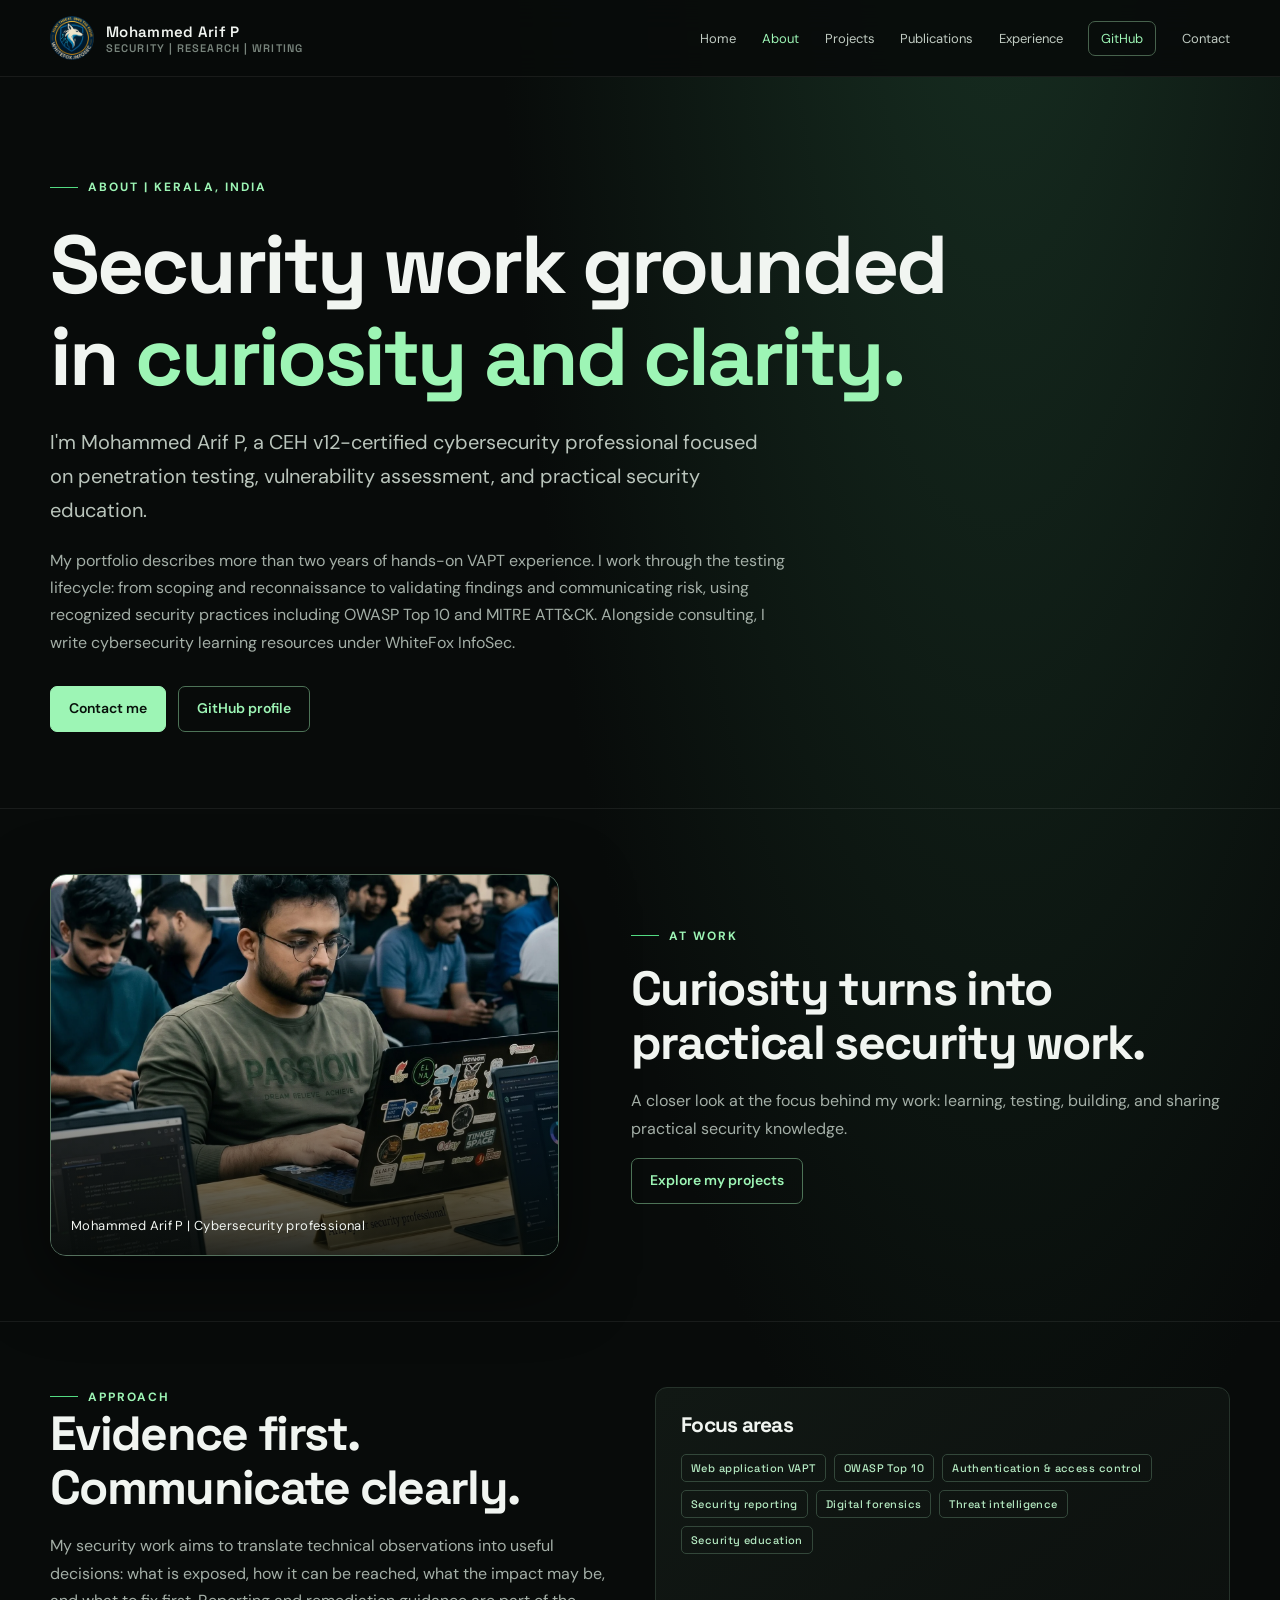
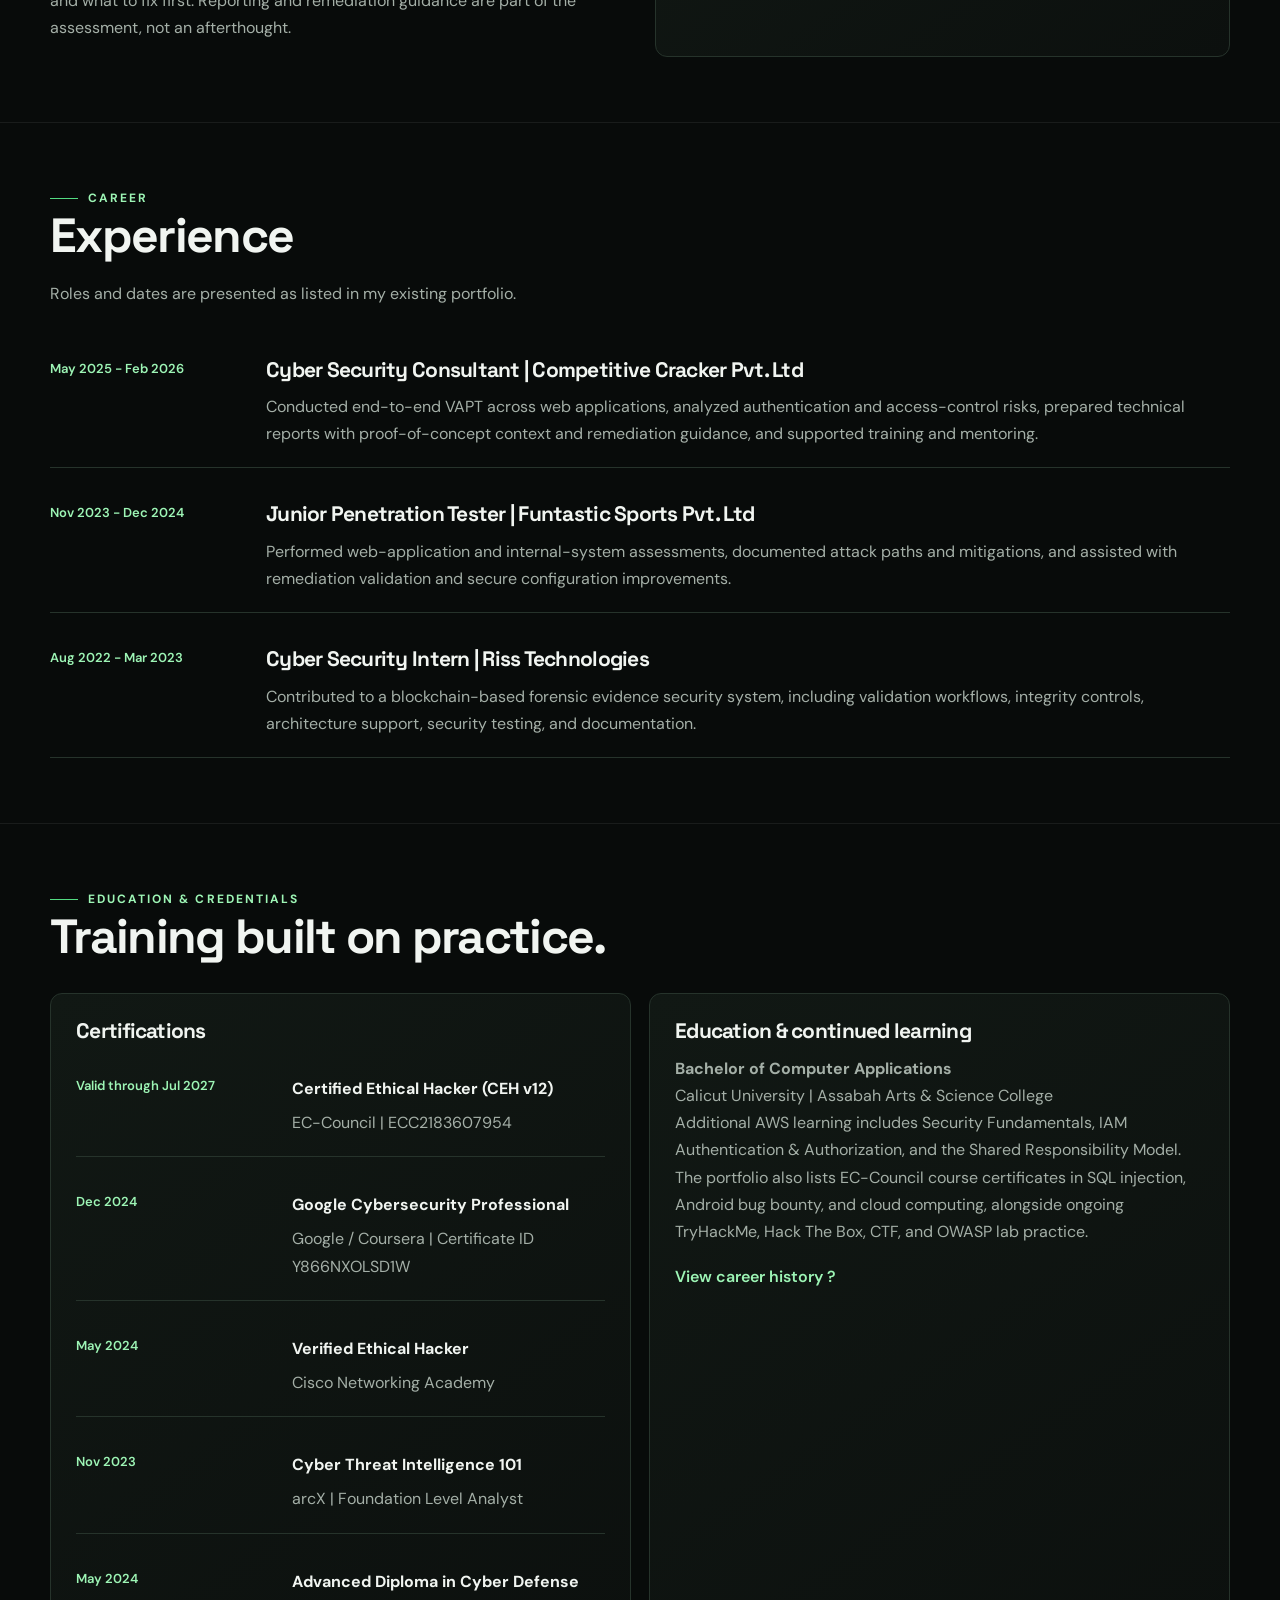
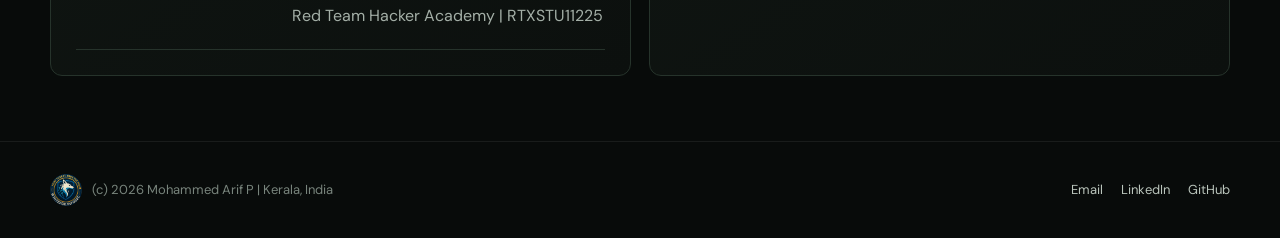
==== commit 99fee473: "Complete portfolio technical SEO Add page-specific metadata, structured data, crawler guidance, site" ====
--- a/about.html
+++ b/about.html
@@ -1,13 +1,13 @@
 <!doctype html>
-<html lang="en"><head><meta charset="utf-8"><meta name="viewport" content="width=device-width, initial-scale=1"><meta name="theme-color" content="#080b0a"><link rel="stylesheet" href="site.css"><script src="site.js" defer></script><title>About | Mohammed Arif P</title><meta name="description" content="Professional background, security experience, focus areas, and contact links for Mohammed Arif P."><link rel="canonical" href="https://mdarifpallath.in/about.html"></head>
-<body><header class="site-header"><nav class="nav shell" aria-label="Main navigation"><a class="brand" href="index.html" aria-label="Mohammed Arif P home"><img class="brand-logo" src="assets/whitefox-infosec-logo.png" alt="WhiteFox InfoSec logo" width="44" height="44"><span class="brand-name">Mohammed Arif P<span class="brand-role">Security | Research | Writing</span></span></a><button class="menu-toggle" type="button" aria-expanded="false" aria-controls="site-menu">Menu</button><ul class="nav-links" id="site-menu"><li><a href="index.html">Home</a></li><li><a href="about.html" aria-current="page">About</a></li><li><a href="projects.html">Projects</a></li><li><a href="publications.html">Publications</a></li><li><a href="index.html#experience">Experience</a></li><li><a href="https://github.com/Kevin00mitnik" class="github" target="_blank" rel="noopener noreferrer">GitHub</a></li><li><a href="index.html#contact">Contact</a></li></ul></nav></header>
+<html lang="en"><head><meta charset="utf-8"><meta name="viewport" content="width=device-width, initial-scale=1"><meta name="theme-color" content="#080b0a"><link rel="stylesheet" href="site.css"><script src="site.js" defer></script><title>About Mohammed Arif P | Cybersecurity Professional</title><meta name="description" content="Learn about Mohammed Arif P, a Kerala-based penetration tester and VAPT consultant: his cybersecurity experience, education, certifications, and focus areas."><meta name="author" content="Mohammed Arif P"><meta name="robots" content="index, follow, max-image-preview:large, max-snippet:-1, max-video-preview:-1"><meta name="googlebot" content="index, follow, max-image-preview:large, max-snippet:-1, max-video-preview:-1"><link rel="canonical" href="https://mdarifpallath.in/about.html"><link rel="icon" type="image/png" sizes="32x32" href="/assets/favicon-32.png"><link rel="shortcut icon" href="/assets/favicon.ico"><link rel="apple-touch-icon" sizes="180x180" href="/assets/apple-touch-icon.png"><meta property="og:type" content="website"><meta property="og:title" content="About Mohammed Arif P | Cybersecurity Professional"><meta property="og:description" content="Learn about Mohammed Arif P, a Kerala-based penetration tester and VAPT consultant: his cybersecurity experience, education, certifications, and focus areas."><meta property="og:url" content="https://mdarifpallath.in/about.html"><meta property="og:site_name" content="Mohammed Arif P | Cybersecurity Portfolio"><meta property="og:locale" content="en_IN"><meta property="og:image" content="https://mdarifpallath.in/assets/og-portfolio.jpg"><meta property="og:image:secure_url" content="https://mdarifpallath.in/assets/og-portfolio.jpg"><meta property="og:image:type" content="image/jpeg"><meta property="og:image:width" content="1200"><meta property="og:image:height" content="630"><meta property="og:image:alt" content="Mohammed Arif P | Penetration Tester and VAPT Consultant"><meta name="twitter:card" content="summary_large_image"><meta name="twitter:title" content="About Mohammed Arif P | Cybersecurity Professional"><meta name="twitter:description" content="Learn about Mohammed Arif P, a Kerala-based penetration tester and VAPT consultant: his cybersecurity experience, education, certifications, and focus areas."><meta name="twitter:image" content="https://mdarifpallath.in/assets/og-portfolio.jpg"><meta name="twitter:image:alt" content="Mohammed Arif P | Penetration Tester and VAPT Consultant"><script type="application/ld+json">{"@context":"https://schema.org","@graph":[{"@type":"WebSite","@id":"https://mdarifpallath.in/#website","url":"https://mdarifpallath.in/","name":"Mohammed Arif P | Cybersecurity Portfolio","description":"Mohammed Arif P is a CEH v12-certified penetration tester in Kerala, India. Explore his VAPT projects, cybersecurity books, professional experience, and GitHub.","inLanguage":"en-IN","publisher":{"@id":"https://mdarifpallath.in/#person"}},{"@type":"Person","@id":"https://mdarifpallath.in/#person","name":"Mohammed Arif P","url":"https://mdarifpallath.in/","image":"https://mdarifpallath.in/assets/arif-cybersecurity-work.webp","jobTitle":"Penetration Tester and VAPT Consultant","description":"CEH v12-certified penetration tester and cybersecurity author based in Kerala, India.","email":"mdarifpallath@gmail.com","address":{"@type":"PostalAddress","addressRegion":"Kerala","addressCountry":"IN"},"sameAs":["https://github.com/Kevin00mitnik","https://www.linkedin.com/in/md-arif-pallath/"],"knowsAbout":["Penetration testing","Vulnerability assessment and penetration testing","Web application security","OWASP Top 10","API security","Digital forensics","Threat intelligence"]},{"@type":"ProfilePage","@id":"https://mdarifpallath.in/about.html#webpage","url":"https://mdarifpallath.in/about.html","name":"About Mohammed Arif P | Cybersecurity Professional","description":"Learn about Mohammed Arif P, a Kerala-based penetration tester and VAPT consultant: his cybersecurity experience, education, certifications, and focus areas.","inLanguage":"en-IN","isPartOf":{"@id":"https://mdarifpallath.in/#website"},"author":{"@id":"https://mdarifpallath.in/#person"},"mainEntity":{"@id":"https://mdarifpallath.in/#person"}},{"@type":"BreadcrumbList","itemListElement":[{"@type":"ListItem","position":1,"name":"Home","item":"https://mdarifpallath.in/"},{"@type":"ListItem","position":2,"name":"About","item":"https://mdarifpallath.in/about.html"}]}]}</script></head>
+<body><header class="site-header"><nav class="nav shell" aria-label="Main navigation"><a class="brand" href="index.html" aria-label="Mohammed Arif P home"><img class="brand-logo" src="assets/whitefox-infosec-logo.webp" alt="WhiteFox InfoSec logo" width="44" height="44"><span class="brand-name">Mohammed Arif P<span class="brand-role">Security | Research | Writing</span></span></a><button class="menu-toggle" type="button" aria-expanded="false" aria-controls="site-menu">Menu</button><ul class="nav-links" id="site-menu"><li><a href="index.html">Home</a></li><li><a href="about.html" aria-current="page">About</a></li><li><a href="projects.html">Projects</a></li><li><a href="publications.html">Publications</a></li><li><a href="index.html#experience">Experience</a></li><li><a href="https://github.com/Kevin00mitnik" class="github" target="_blank" rel="noopener noreferrer">GitHub</a></li><li><a href="index.html#contact">Contact</a></li></ul></nav></header>
 <main>
 <section class="hero shell"><div class="eyebrow">About | Kerala, India</div><h1>Security work grounded in <span>curiosity and clarity.</span></h1><p class="lede">I'm Mohammed Arif P, a CEH v12-certified cybersecurity professional focused on penetration testing, vulnerability assessment, and practical security education.</p><p class="intro">My portfolio describes more than two years of hands-on VAPT experience. I work through the testing lifecycle: from scoping and reconnaissance to validating findings and communicating risk, using recognized security practices including OWASP Top 10 and MITRE ATT&amp;CK. Alongside consulting, I write cybersecurity learning resources under WhiteFox InfoSec.</p><div class="actions"><a class="button primary" href="mailto:mdarifpallath@gmail.com">Contact me</a><a class="button" href="https://github.com/Kevin00mitnik" target="_blank" rel="noopener noreferrer">GitHub profile</a></div></section>
-<section class="section"><div class="shell photo-story"><figure class="about-photo"><img src="assets/arif-at-work.jpg" alt="Mohammed Arif at work in a cybersecurity workspace" width="1536" height="2048" loading="lazy"><figcaption>Mohammed Arif P | Cybersecurity professional</figcaption></figure><div><div class="eyebrow">At work</div><h2>Curiosity turns into practical security work.</h2><p class="muted">A closer look at the focus behind my work: learning, testing, building, and sharing practical security knowledge.</p><a class="button" href="projects.html">Explore my projects</a></div></div></section>
+<section class="section"><div class="shell photo-story"><figure class="about-photo"><img src="assets/arif-at-work.webp" alt="Mohammed Arif at work in a cybersecurity workspace" width="1536" height="2048" loading="lazy"><figcaption>Mohammed Arif P | Cybersecurity professional</figcaption></figure><div><div class="eyebrow">At work</div><h2>Curiosity turns into practical security work.</h2><p class="muted">A closer look at the focus behind my work: learning, testing, building, and sharing practical security knowledge.</p><a class="button" href="projects.html">Explore my projects</a></div></div></section>
 <section class="section"><div class="shell two-col"><div><div class="eyebrow">Approach</div><h2>Evidence first. Communicate clearly.</h2><p class="muted">My security work aims to translate technical observations into useful decisions: what is exposed, how it can be reached, what the impact may be, and what to fix first. Reporting and remediation guidance are part of the assessment, not an afterthought.</p></div><div class="card"><h3>Focus areas</h3><div class="tag-list"><span class="tag">Web application VAPT</span><span class="tag">OWASP Top 10</span><span class="tag">Authentication &amp; access control</span><span class="tag">Security reporting</span><span class="tag">Digital forensics</span><span class="tag">Threat intelligence</span><span class="tag">Security education</span></div></div></div></section>
 <section class="section" id="career"><div class="shell"><div class="section-heading"><div class="eyebrow">Career</div><h2>Experience</h2><p>Roles and dates are presented as listed in my existing portfolio.</p></div><div class="timeline">
 <article class="timeline-item"><div class="timeline-date">May 2025 - Feb 2026</div><div><h3>Cyber Security Consultant | Competitive Cracker Pvt. Ltd</h3><p>Conducted end-to-end VAPT across web applications, analyzed authentication and access-control risks, prepared technical reports with proof-of-concept context and remediation guidance, and supported training and mentoring.</p></div></article>
 <article class="timeline-item"><div class="timeline-date">Nov 2023 - Dec 2024</div><div><h3>Junior Penetration Tester | Funtastic Sports Pvt. Ltd</h3><p>Performed web-application and internal-system assessments, documented attack paths and mitigations, and assisted with remediation validation and secure configuration improvements.</p></div></article>
 <article class="timeline-item"><div class="timeline-date">Aug 2022 - Mar 2023</div><div><h3>Cyber Security Intern | Riss Technologies</h3><p>Contributed to a blockchain-based forensic evidence security system, including validation workflows, integrity controls, architecture support, security testing, and documentation.</p></div></article>
 </div></div></section>
-<section class="section" id="credentials"><div class="shell"><div class="section-heading"><div class="eyebrow">Education &amp; credentials</div><h2>Training built on practice.</h2></div><div class="grid"><article class="card"><h3>Certifications</h3><div class="timeline"><div class="timeline-item"><div class="timeline-date">Valid through Jul 2027</div><div><strong>Certified Ethical Hacker (CEH v12)</strong><p>EC-Council | ECC2183607954</p></div></div><div class="timeline-item"><div class="timeline-date">Dec 2024</div><div><strong>Google Cybersecurity Professional</strong><p>Google / Coursera | Certificate ID Y866NXOLSD1W</p></div></div><div class="timeline-item"><div class="timeline-date">May 2024</div><div><strong>Verified Ethical Hacker</strong><p>Cisco Networking Academy</p></div></div><div class="timeline-item"><div class="timeline-date">Nov 2023</div><div><strong>Cyber Threat Intelligence 101</strong><p>arcX | Foundation Level Analyst</p></div></div><div class="timeline-item"><div class="timeline-date">May 2024</div><div><strong>Advanced Diploma in Cyber Defense</strong><p>Red Team Hacker Academy | RTXSTU11225</p></div></div></div></article><article class="card"><h3>Education &amp; continued learning</h3><p><strong>Bachelor of Computer Applications</strong><br><span class="muted">Calicut University | Assabah Arts &amp; Science College</span></p><p class="muted">Additional AWS learning includes Security Fundamentals, IAM Authentication &amp; Authorization, and the Shared Responsibility Model. The portfolio also lists EC-Council course certificates in SQL injection, Android bug bounty, and cloud computing, alongside ongoing TryHackMe, Hack The Box, CTF, and OWASP lab practice.</p><a class="book-link" href="index.html#experience">View career history ?</a></article></div></div></section></main><footer class="site-footer"><div class="shell footer-inner"><span class="footer-brand"><img src="assets/whitefox-infosec-logo.png" alt="" width="32" height="32"><span>(c) 2026 Mohammed Arif P | Kerala, India</span></span><div class="footer-links"><a href="mailto:mdarifpallath@gmail.com">Email</a><a href="https://www.linkedin.com/in/md-arif-pallath/" target="_blank" rel="noopener noreferrer">LinkedIn</a><a href="https://github.com/Kevin00mitnik" target="_blank" rel="noopener noreferrer">GitHub</a></div></div></footer></body></html>+<section class="section" id="credentials"><div class="shell"><div class="section-heading"><div class="eyebrow">Education &amp; credentials</div><h2>Training built on practice.</h2></div><div class="grid"><article class="card"><h3>Certifications</h3><div class="timeline"><div class="timeline-item"><div class="timeline-date">Valid through Jul 2027</div><div><strong>Certified Ethical Hacker (CEH v12)</strong><p>EC-Council | ECC2183607954</p></div></div><div class="timeline-item"><div class="timeline-date">Dec 2024</div><div><strong>Google Cybersecurity Professional</strong><p>Google / Coursera | Certificate ID Y866NXOLSD1W</p></div></div><div class="timeline-item"><div class="timeline-date">May 2024</div><div><strong>Verified Ethical Hacker</strong><p>Cisco Networking Academy</p></div></div><div class="timeline-item"><div class="timeline-date">Nov 2023</div><div><strong>Cyber Threat Intelligence 101</strong><p>arcX | Foundation Level Analyst</p></div></div><div class="timeline-item"><div class="timeline-date">May 2024</div><div><strong>Advanced Diploma in Cyber Defense</strong><p>Red Team Hacker Academy | RTXSTU11225</p></div></div></div></article><article class="card"><h3>Education &amp; continued learning</h3><p><strong>Bachelor of Computer Applications</strong><br><span class="muted">Calicut University | Assabah Arts &amp; Science College</span></p><p class="muted">Additional AWS learning includes Security Fundamentals, IAM Authentication &amp; Authorization, and the Shared Responsibility Model. The portfolio also lists EC-Council course certificates in SQL injection, Android bug bounty, and cloud computing, alongside ongoing TryHackMe, Hack The Box, CTF, and OWASP lab practice.</p><a class="book-link" href="index.html#experience">View career history ?</a></article></div></div></section></main><footer class="site-footer"><div class="shell footer-inner"><span class="footer-brand"><img src="assets/whitefox-infosec-logo.webp" alt="" width="32" height="32"><span>(c) 2026 Mohammed Arif P | Kerala, India</span></span><div class="footer-links"><a href="mailto:mdarifpallath@gmail.com">Email</a><a href="https://www.linkedin.com/in/md-arif-pallath/" target="_blank" rel="noopener noreferrer">LinkedIn</a><a href="https://github.com/Kevin00mitnik" target="_blank" rel="noopener noreferrer">GitHub</a></div></div></footer></body></html>
